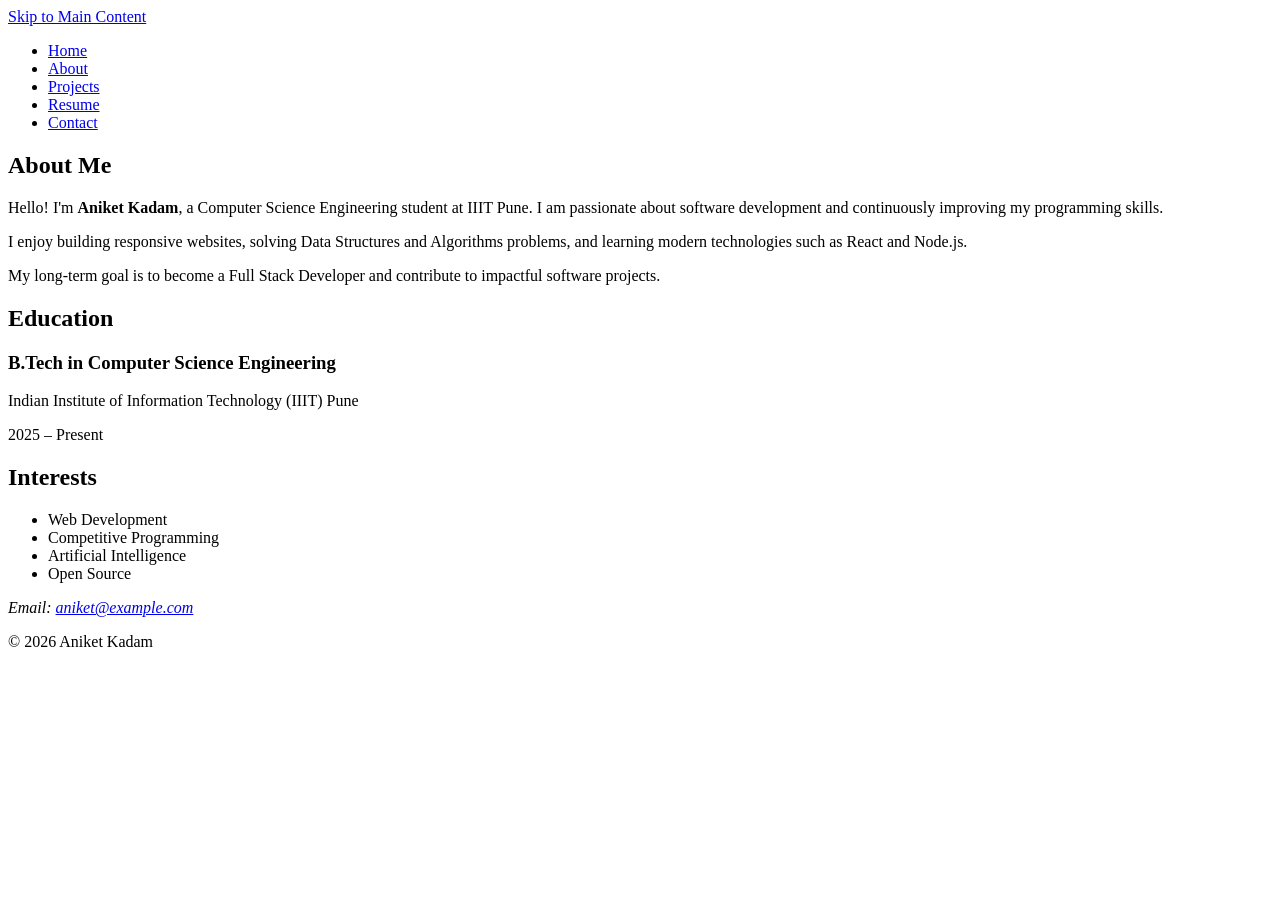
==== about.html @ 36141d14 "Initial commit" ====
<!DOCTYPE html>
<html lang="en">

<head>
    <meta charset="UTF-8">
    <meta name="viewport" content="width=device-width, initial-scale=1.0">

    <title>Aniket Kadam | Portfolio</title>

    <meta name="description" content="Portfolio of Aniket Kadam, Computer Science Engineering student at IIIT Pune.">

    <meta name="keywords" content="Portfolio, HTML, CSS, JavaScript, IIIT Pune">

    <meta name="author" content="Aniket Kadam">

</head>

<body>

    <a href="#main-content" class="skip-link">
        Skip to Main Content
    </a>

    <header>
        <nav aria-label="Primary Navigation">

            <ul>

                <li><a href="index.html">Home</a></li>

                <li><a href="about.html">About</a></li>

                <li><a href="projects.html">Projects</a></li>

                <li><a href="resume.html">Resume</a></li>

                <li><a href="contact.html">Contact</a></li>

            </ul>

        </nav>

    </header>

    <main id="main-content">

    <section>

        <h2>About Me</h2>

        <p>
            Hello! I'm <strong>Aniket Kadam</strong>, a Computer Science Engineering student at IIIT Pune.
            I am passionate about software development and continuously improving my programming skills.
        </p>

        <p>
            I enjoy building responsive websites, solving Data Structures and Algorithms problems,
            and learning modern technologies such as React and Node.js.
        </p>

        <p>
            My long-term goal is to become a Full Stack Developer and contribute to impactful software
            projects.
        </p>

    </section>

    <section>

        <h2>Education</h2>

        <article>

            <h3>B.Tech in Computer Science Engineering</h3>

            <p>Indian Institute of Information Technology (IIIT) Pune</p>

            <p>2025 – Present</p>

        </article>

    </section>

    <section>

        <h2>Interests</h2>

        <ul>

            <li>Web Development</li>

            <li>Competitive Programming</li>

            <li>Artificial Intelligence</li>

            <li>Open Source</li>

        </ul>

    </section>

</main>

    <footer>

        <address>

            Email:
            <a href="mailto:aniket@example.com">
                aniket@example.com
            </a>

        </address>

        <p>

            © 2026 Aniket Kadam

        </p>

    </footer>

</body>

</html>
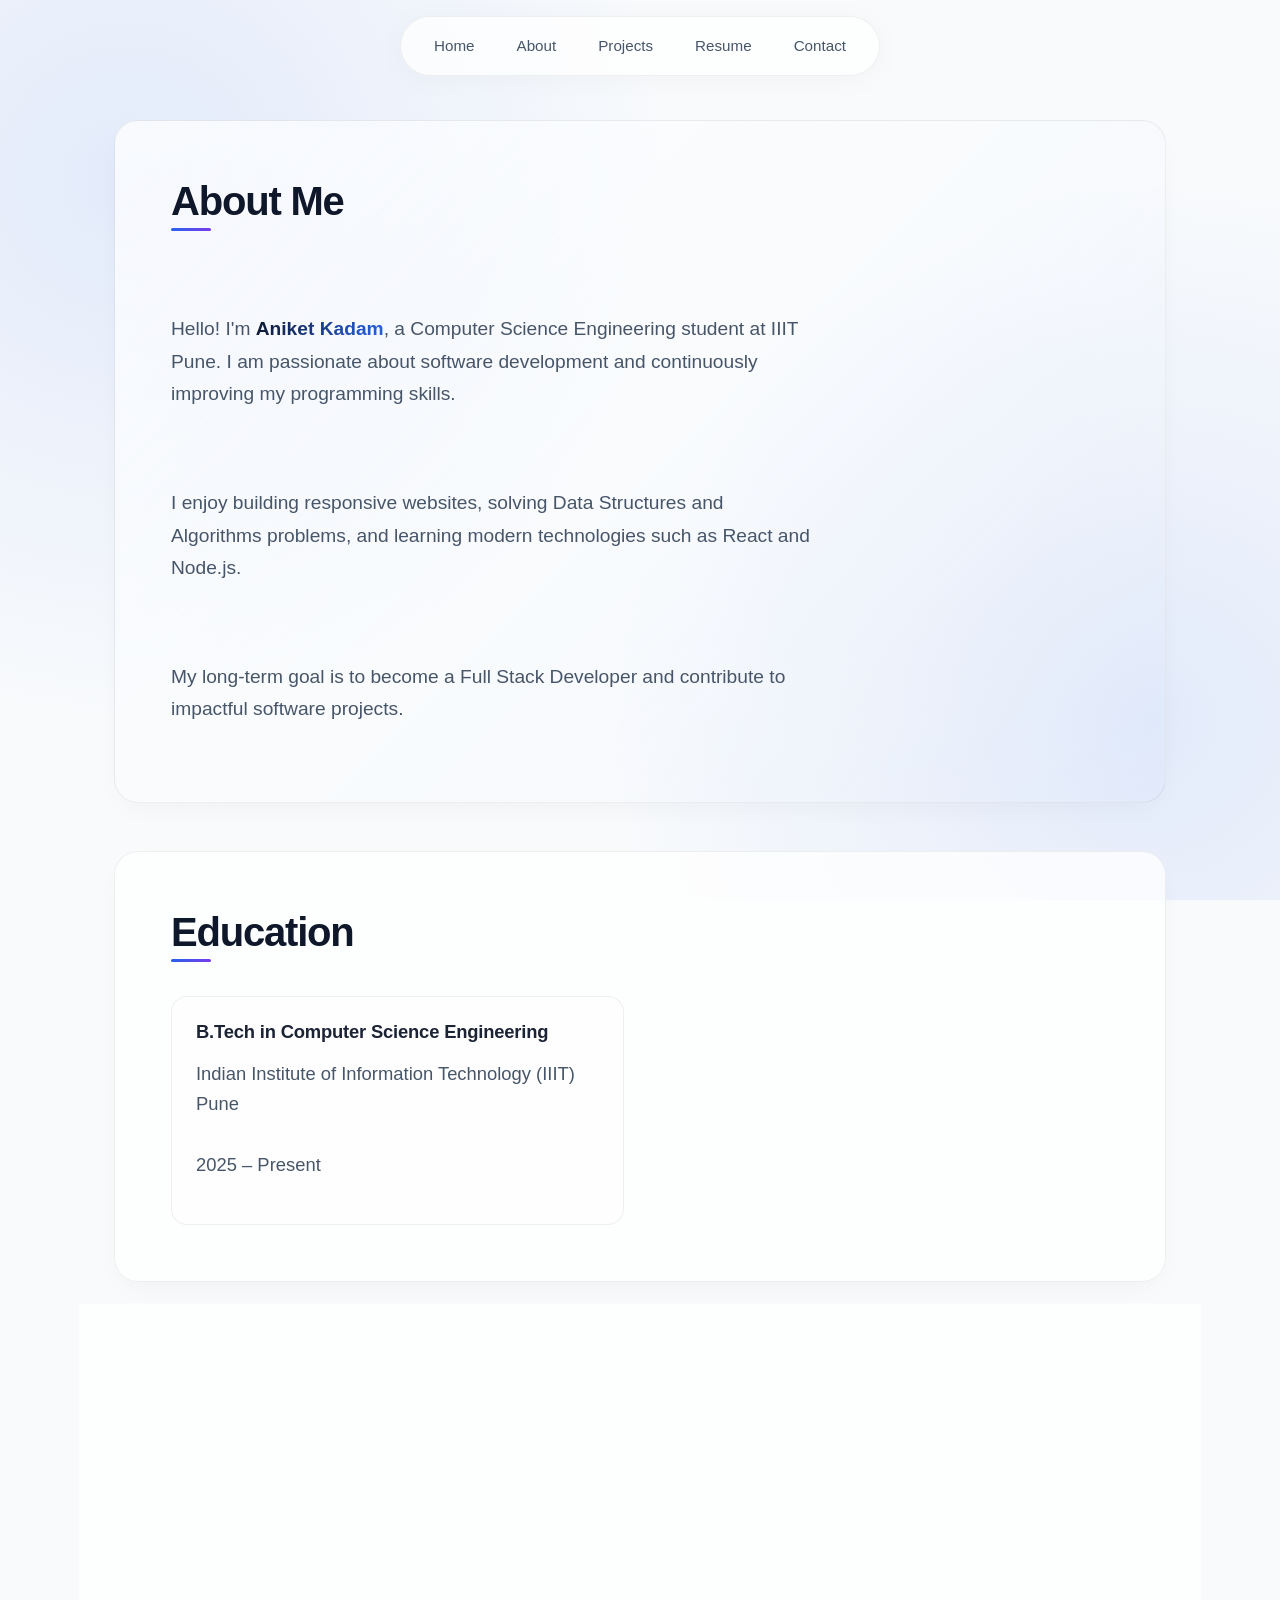
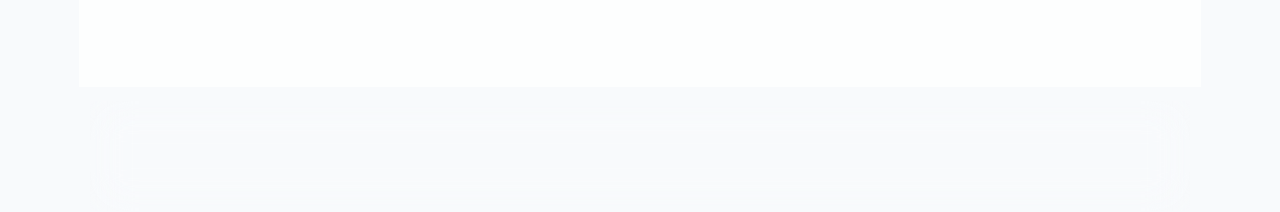
==== commit d61c18b4: "css added" ====
--- a/about.html
+++ b/about.html
@@ -12,6 +12,7 @@
     <meta name="keywords" content="Portfolio, HTML, CSS, JavaScript, IIIT Pune">
 
     <meta name="author" content="Aniket Kadam">
+    <link rel="stylesheet" href="css/style.css">
 
 </head>
 
@@ -42,9 +43,9 @@
 
     </header>
 
-    <main id="main-content">
+    <main id="main-content" class="container">
 
-    <section>
+    <section class="card">
 
         <h2>About Me</h2>
 
@@ -65,11 +66,11 @@
 
     </section>
 
-    <section>
+    <section class="card">
 
         <h2>Education</h2>
 
-        <article>
+        <article class="project-card">
 
             <h3>B.Tech in Computer Science Engineering</h3>
 
@@ -81,7 +82,7 @@
 
     </section>
 
-    <section>
+    <section class="card">
 
         <h2>Interests</h2>
 
--- a/css/style.css
+++ b/css/style.css
@@ -0,0 +1,863 @@
+/* ==========================================================================
+   DESIGN SYSTEM & VARIABLES
+   ========================================================================== */
+
+:root {
+    /* Color Palette - Dark Theme (Default) */
+    --bg-main: #0a0a0c;
+    --bg-surface: rgba(18, 18, 22, 0.7);
+    --bg-surface-hover: rgba(26, 26, 32, 0.8);
+    --border-color: rgba(255, 255, 255, 0.08);
+    --border-hover: rgba(255, 255, 255, 0.16);
+    
+    --primary: #ffffff;
+    --secondary: #a1a1aa;
+    --accent: #3b82f6;
+    --accent-glow: rgba(59, 130, 246, 0.15);
+    --accent-gradient: linear-gradient(135deg, #3b82f6 0%, #8b5cf6 100%);
+    --text-primary: #f4f4f5;
+    --text-secondary: #a1a1aa;
+    --text-muted: #71717a;
+    
+    --card-shadow: 0 10px 30px -10px rgba(0, 0, 0, 0.7);
+    --nav-shadow: 0 4px 30px rgba(0, 0, 0, 0.4);
+    --glass-blur: blur(16px);
+
+    /* System Tokens */
+    --success: #10b981;
+    --warning: #f59e0b;
+    --danger: #ef4444;
+    --radius-sm: 8px;
+    --radius-md: 16px;
+    --radius-lg: 24px;
+    --radius-full: 9999px;
+    --transition-smooth: 300ms cubic-bezier(0.4, 0, 0.2, 1);
+    --transition-fast: 150ms cubic-bezier(0.4, 0, 0.2, 1);
+    
+    /* Responsive Typography Scale */
+    --font-size-base: clamp(0.95rem, 0.2vw + 0.9rem, 1.1rem);
+    --font-size-h1: clamp(2.2rem, 5vw + 1rem, 4rem);
+    --font-size-h2: clamp(1.6rem, 3vw + 1rem, 2.5rem);
+    --font-size-h3: clamp(1.25rem, 1.5vw + 1rem, 1.75rem);
+    --font-size-body: clamp(1rem, 0.5vw + 0.9rem, 1.15rem);
+}
+
+@media (prefers-color-scheme: light) {
+    :root {
+        /* Color Palette - Light Theme */
+        --bg-main: #f8fafc;
+        --bg-surface: rgba(255, 255, 255, 0.75);
+        --bg-surface-hover: rgba(255, 255, 255, 0.9);
+        --border-color: rgba(0, 0, 0, 0.06);
+        --border-hover: rgba(0, 0, 0, 0.12);
+        
+        --primary: #0f172a;
+        --secondary: #475569;
+        --accent: #2563eb;
+        --accent-glow: rgba(37, 99, 235, 0.1);
+        --accent-gradient: linear-gradient(135deg, #2563eb 0%, #7c3aed 100%);
+        --text-primary: #0f172a;
+        --text-secondary: #475569;
+        --text-muted: #94a3b8;
+        
+        --card-shadow: 0 10px 30px -10px rgba(0, 0, 0, 0.05);
+        --nav-shadow: 0 4px 30px rgba(0, 0, 0, 0.03);
+        --glass-blur: blur(20px);
+    }
+}
+
+/* ==========================================================================
+   RESET & BASE STYLES
+   ========================================================================== */
+
+*, *::before, *::after {
+    box-sizing: border-box;
+    margin: 0;
+    padding: 0;
+}
+
+html {
+    scroll-behavior: smooth;
+    font-size: 16px;
+    background-color: var(--bg-main);
+    color: var(--text-primary);
+    -webkit-font-smoothing: antialiased;
+    -moz-osx-font-smoothing: grayscale;
+}
+
+body {
+    font-family: -apple-system, BlinkMacSystemFont, "Segoe UI", Roboto, Helvetica, Arial, sans-serif;
+    font-size: var(--font-size-body);
+    line-height: 1.6;
+    overflow-x: hidden;
+    min-height: 100vh;
+    display: flex;
+    flex-direction: column;
+    background-image: 
+        radial-gradient(circle at 10% 20%, var(--accent-glow) 0%, transparent 40%),
+        radial-gradient(circle at 90% 80%, var(--accent-glow) 0%, transparent 40%);
+    background-attachment: fixed;
+}
+
+/* Accessibility Skip Link */
+.skip-link {
+    position: absolute;
+    top: -100px;
+    left: 20px;
+    background: var(--accent-gradient);
+    color: #ffffff;
+    padding: 12px 24px;
+    border-radius: var(--radius-sm);
+    z-index: 9999;
+    text-decoration: none;
+    font-weight: 600;
+    transition: top var(--transition-fast);
+}
+
+.skip-link:focus-visible {
+    top: 20px;
+    outline: 3px solid var(--primary);
+    outline-offset: 2px;
+}
+
+/* Custom Scrollbar */
+::-webkit-scrollbar {
+    width: 10px;
+}
+::-webkit-scrollbar-track {
+    background: var(--bg-main);
+}
+::-webkit-scrollbar-thumb {
+    background: var(--border-hover);
+    border-radius: var(--radius-full);
+    border: 2px solid var(--bg-main);
+}
+::-webkit-scrollbar-thumb:hover {
+    background: var(--text-muted);
+}
+
+::selection {
+    background: var(--accent);
+    color: #ffffff;
+}
+
+/* ==========================================================================
+   TYPOGRAPHY & HEADINGS
+   ========================================================================== */
+
+h1, h2, h3, h4 {
+    color: var(--primary);
+    font-weight: 700;
+    letter-spacing: -0.03em;
+    line-height: 1.2;
+}
+
+h2 {
+    font-size: var(--font-size-h2);
+    margin-bottom: 2rem;
+    position: relative;
+    display: inline-block;
+}
+
+h2::after {
+    content: '';
+    position: absolute;
+    left: 0;
+    bottom: -6px;
+    width: 40px;
+    height: 3px;
+    background: var(--accent-gradient);
+    border-radius: var(--radius-full);
+    transition: width var(--transition-smooth);
+}
+
+.card:hover h2::after {
+    width: 70px;
+}
+
+h3 {
+    font-size: var(--font-size-h3);
+    margin-bottom: 1rem;
+    letter-spacing: -0.02em;
+}
+
+h4 {
+    font-size: 1.15rem;
+    color: var(--text-primary);
+    margin: 1.5rem 0 0.75rem 0;
+    text-transform: uppercase;
+    letter-spacing: 0.05em;
+}
+
+p {
+    color: var(--text-secondary);
+    margin-bottom: 1.25rem;
+}
+
+p strong {
+    color: var(--primary);
+    font-weight: 600;
+}
+
+/* ==========================================================================
+   LAYOUT CONTAINER
+   ========================================================================== */
+
+.container {
+    width: 100%;
+    max-width: 1100px;
+    margin: 0 auto;
+    padding: 120px 24px 60px 24px;
+    flex: 1;
+    display: flex;
+    flex-direction: column;
+    gap: 3rem;
+    animation: fadeIn 800ms cubic-bezier(0.16, 1, 0.3, 1) forwards;
+}
+
+/* ==========================================================================
+   HEADER & AUTOMATIC NAV HIGHLIGHT
+   ========================================================================== */
+
+header {
+    position: fixed;
+    top: 0;
+    left: 0;
+    width: 100%;
+    z-index: 1000;
+    padding: 16px 24px;
+    display: flex;
+    justify-content: center;
+    animation: navReveal 600ms cubic-bezier(0.16, 1, 0.3, 1) forwards;
+}
+
+nav[aria-label="Primary Navigation"] {
+    background: var(--bg-surface);
+    backdrop-filter: var(--glass-blur);
+    -webkit-backdrop-filter: var(--glass-blur);
+    border: 1px solid var(--border-color);
+    padding: 8px 16px;
+    border-radius: var(--radius-full);
+    box-shadow: var(--nav-shadow);
+    max-width: 100%;
+    transition: border-color var(--transition-smooth), box-shadow var(--transition-smooth);
+}
+
+nav[aria-label="Primary Navigation"]:hover {
+    border-color: var(--border-hover);
+    box-shadow: 0 10px 40px -10px rgba(0, 0, 0, 0.5);
+}
+
+nav[aria-label="Primary Navigation"] ul {
+    display: flex;
+    list-style: none;
+    align-items: center;
+    gap: 8px;
+}
+
+nav[aria-label="Primary Navigation"] a {
+    color: var(--text-secondary);
+    text-decoration: none;
+    font-size: 0.95rem;
+    font-weight: 500;
+    padding: 8px 16px;
+    border: 1px solid transparent;
+    border-radius: var(--radius-full);
+    display: inline-block;
+    position: relative;
+    transition: color var(--transition-fast), background var(--transition-fast), border-color var(--transition-fast), transform var(--transition-fast);
+}
+
+nav[aria-label="Primary Navigation"] a:hover {
+    color: var(--primary);
+    background: rgba(255, 255, 255, 0.05);
+    border-color: var(--border-color);
+    transform: translateY(-1px);
+}
+
+/* Page Specific Active Styling Matcher (Bina JavaScript ke URL path detect karta hai) */
+html:not(:has(main section .project-card)):not(:has(main section h2:text-match("About"))):not(:has(form)):not(:has(a[download])) nav[aria-label="Primary Navigation"] a[href="index.html"],
+html:has(main section h2:text-match("About Me")) nav[aria-label="Primary Navigation"] a[href="about.html"],
+html:has(main section .project-card h4) nav[aria-label="Primary Navigation"] a[href="projects.html"],
+html:has(a[download]) nav[aria-label="Primary Navigation"] a[href="resume.html"],
+html:has(form) nav[aria-label="Primary Navigation"] a[href="contact.html"],
+/* Fallback matching by strict structural context */
+html:has(figure) nav[aria-label="Primary Navigation"] a[href="index.html"] {
+    color: #ffffff !important;
+    background: rgba(59, 130, 246, 0.15) !important;
+    border-color: var(--accent) !important;
+    box-shadow: 0 0 12px var(--accent-glow);
+}
+
+@media (prefers-color-scheme: light) {
+    html:not(:has(main section .project-card)):not(:has(main section h2:text-match("About"))):not(:has(form)):not(:has(a[download])) nav[aria-label="Primary Navigation"] a[href="index.html"],
+    html:has(main section h2:text-match("About Me")) nav[aria-label="Primary Navigation"] a[href="about.html"],
+    html:has(main section .project-card h4) nav[aria-label="Primary Navigation"] a[href="projects.html"],
+    html:has(a[download]) nav[aria-label="Primary Navigation"] a[href="resume.html"],
+    html:has(form) nav[aria-label="Primary Navigation"] a[href="contact.html"],
+    html:has(figure) nav[aria-label="Primary Navigation"] a[href="index.html"] {
+        color: var(--accent) !important;
+        background: rgba(37, 99, 235, 0.08) !important;
+        border-color: var(--accent) !important;
+    }
+}
+
+/* ==========================================================================
+   PREMIUM CARDS (SECTIONS) & LAYOUT
+   ========================================================================== */
+
+.card {
+    background: var(--bg-surface);
+    backdrop-filter: var(--glass-blur);
+    -webkit-backdrop-filter: var(--glass-blur);
+    border: 1px solid var(--border-color);
+    border-radius: var(--radius-lg);
+    padding: clamp(2rem, 5vw, 3.5rem);
+    box-shadow: var(--card-shadow);
+    position: relative;
+    overflow: hidden;
+    isolation: isolate;
+    transition: transform var(--transition-smooth), border-color var(--transition-smooth), box-shadow var(--transition-smooth);
+}
+
+.card:hover {
+    transform: translateY(-4px);
+    border-color: var(--border-hover);
+    box-shadow: 0 20px 40px -15px rgba(0, 0, 0, 0.6);
+}
+
+/* ==========================================================================
+   HOME PAGE (WELCOME / HERO SECTION DESIGN)
+   ========================================================================== */
+
+#main-content > .card:first-of-type {
+    display: flex;
+    flex-direction: column;
+    align-items: center;
+    text-align: center;
+    gap: 2rem;
+    background: linear-gradient(135deg, var(--bg-surface) 0%, rgba(59, 130, 246, 0.02) 100%);
+    position: relative;
+    width: 100%;
+}
+
+#main-content > .card:first-of-type p {
+    max-width: 720px;
+    margin-left: auto;
+    margin-right: auto;
+    font-size: clamp(1.05rem, 0.4vw + 1rem, 1.2rem);
+    line-height: 1.7;
+}
+
+#main-content > .card:first-of-type p strong {
+    color: var(--primary);
+    background: linear-gradient(120deg, var(--primary) 0%, var(--accent) 100%);
+    -webkit-background-clip: text;
+    -webkit-text-fill-color: transparent;
+    font-weight: 800;
+}
+
+/* Profile Image Styling */
+figure {
+    justify-self: center;
+    position: relative;
+    display: flex;
+    flex-direction: column;
+    align-items: center;
+    gap: 1rem;
+}
+
+figure img {
+    border-radius: var(--radius-full);
+    width: 200px;
+    height: 200px;
+    object-fit: cover;
+    border: 4px solid var(--bg-surface);
+    box-shadow: 0 0 0 2px var(--border-color), 0 20px 40px -10px rgba(0, 0, 0, 0.5);
+    transition: transform var(--transition-smooth), border-color var(--transition-smooth), box-shadow var(--transition-smooth);
+    animation: float 6s ease-in-out infinite;
+}
+
+figure:hover img {
+    transform: scale(1.05) rotate(2deg);
+    border-color: var(--primary);
+    box-shadow: 0 0 25px 5px var(--accent-glow), 0 25px 5px -10px rgba(0, 0, 0, 0.6);
+}
+
+figcaption {
+    font-size: 0.85rem;
+    text-transform: uppercase;
+    letter-spacing: 0.15em;
+    /* color: var(--accent); */
+    color: var(--primary);
+    background: linear-gradient(120deg, var(--primary) 0%, var(--accent) 100%);
+    -webkit-background-clip: text;
+    -webkit-text-fill-color: transparent;
+    
+    font-weight: 600;
+    margin-left: 37px;
+}
+
+/* ==========================================================================
+   PROJECTS SECTION (GRID & ALIGNMENT REPAIR)
+   ========================================================================== */
+
+main#main-content .card:has(.project-card) {
+    display: flex;
+    flex-direction: column;
+    gap: 2rem;
+    width: 100%;
+}
+
+main#main-content .card:has(.project-card) h2 {
+    width: 100%;
+    display: block;
+    margin-bottom: 0.5rem;
+}
+
+.project-card {
+    background: rgba(255, 255, 255, 0.015);
+    border: 1px solid var(--border-color);
+    border-radius: var(--radius-md);
+    padding: 2rem;
+    display: flex;
+    flex-direction: column;
+    gap: 1rem;
+    width: 100%;
+    box-sizing: border-box;
+    transition: transform var(--transition-smooth), border-color var(--transition-smooth), box-shadow var(--transition-smooth);
+}
+
+.project-card:hover {
+    background: rgba(255, 255, 255, 0.04);
+    border-color: var(--accent);
+    transform: translateY(-2px);
+}
+
+@media (prefers-color-scheme: light) {
+    .project-card {
+        background: rgba(0, 0, 0, 0.01);
+    }
+}
+
+/* Amazon Clone features list formatting inside container */
+.project-card h4 {
+    font-size: 0.95rem;
+    text-transform: uppercase;
+    letter-spacing: 0.05em;
+    color: var(--primary);
+    margin: 1.2rem 0 0.2rem 0;
+}
+
+.project-card ul {
+    list-style: none !important;
+    display: flex !important;
+    flex-direction: column !important;
+    flex-wrap: nowrap !important;
+    gap: 0.6rem !important;
+    padding-left: 0 !important;
+    margin-top: 0.4rem !important;
+}
+
+.project-card ul li {
+    position: relative !important;
+    padding-left: 24px !important;
+    font-size: 0.95rem !important;
+    color: var(--text-secondary) !important;
+    background: transparent !important;
+    border: none !important;
+    padding-top: 0 !important;
+    padding-bottom: 0 !important;
+    border-radius: 0 !important;
+    transform: none !important;
+    display: list-item !important;
+}
+
+.project-card ul li::before {
+    content: "✓" !important;
+    position: absolute !important;
+    left: 0 !important;
+    color: var(--accent) !important;
+    font-weight: bold !important;
+}
+
+.project-card p:has(strong) {
+    font-size: 0.9rem;
+    color: var(--text-muted);
+    border-top: 1px solid var(--border-color);
+    padding-top: 1rem;
+    margin-top: auto;
+}
+
+.project-card p strong {
+    color: var(--accent);
+    font-weight: 600;
+}
+
+/* ==========================================================================
+   SKILLS GRID & OTHER SUB-PAGES LISTS
+   ========================================================================== */
+
+.card:has(.project-card:not(h4)) {
+    display: grid;
+    grid-template-columns: 1fr;
+    gap: 2rem;
+}
+
+/* Technical Skill Badges (index.html & resume.html lists) */
+.card:not(:has(h4)) .project-card ul,
+.card:has(h2:text-match("Technical Skills")) ul {
+    list-style: none;
+    display: flex;
+    flex-wrap: wrap;
+    gap: 8px;
+    margin-top: 1rem;
+}
+
+.card:not(:has(h4)) .project-card ul li,
+.card:has(h2:text-match("Technical Skills")) ul li {
+    font-size: 0.85rem;
+    font-weight: 500;
+    padding: 6px 14px;
+    background: var(--bg-main);
+    border: 1px solid var(--border-color);
+    border-radius: var(--radius-full);
+    color: var(--text-secondary);
+}
+
+/* Standard Lists (Interests, Achievements) */
+.card > ul:not(:has(li:before)) {
+    list-style: none;
+    display: grid;
+    grid-template-columns: 1fr;
+    gap: 1rem;
+}
+
+.card > ul:not(:has(.project-card)) li {
+    position: relative;
+    padding-left: 28px;
+    color: var(--text-secondary);
+    transition: color var(--transition-fast), transform var(--transition-fast);
+}
+
+.card > ul:not(:has(.project-card)) li::before {
+    content: "→";
+    position: absolute;
+    left: 0;
+    color: var(--accent);
+    font-weight: bold;
+}
+
+.card > ul:not(:has(.project-card)) li:hover {
+    color: var(--primary);
+    transform: translateX(4px);
+}
+
+/* ==========================================================================
+   ASIDE QUICK FACTS
+   ========================================================================== */
+
+aside {
+    background: linear-gradient(135deg, rgba(59, 130, 246, 0.05) 0%, rgba(139, 92, 246, 0.05) 100%);
+    border: 1px solid var(--border-color);
+    border-radius: var(--radius-lg);
+    padding: 2rem;
+    box-shadow: var(--card-shadow);
+}
+
+aside h2 {
+    font-size: 1.5rem;
+    margin-bottom: 1.5rem;
+}
+
+aside ul {
+    list-style: none;
+    display: flex;
+    flex-direction: column;
+    gap: 12px;
+}
+
+aside li {
+    font-size: 0.95rem;
+    color: var(--text-secondary);
+    display: flex;
+    align-items: center;
+    gap: 10px;
+}
+
+aside li::before {
+    content: "";
+    display: inline-block;
+    width: 6px;
+    height: 6px;
+    background: var(--accent);
+    border-radius: var(--radius-full);
+}
+
+/* ==========================================================================
+   BUTTONS & LINKS
+   ========================================================================== */
+
+a[download] {
+    display: inline-flex;
+    align-items: center;
+    justify-content: center;
+    padding: 14px 28px;
+    background: var(--accent-gradient);
+    color: #ffffff !important;
+    font-weight: 600;
+    text-decoration: none;
+    border-radius: var(--radius-md);
+    box-shadow: 0 4px 15px var(--accent-glow);
+    transition: transform var(--transition-fast), box-shadow var(--transition-fast), filter var(--transition-fast);
+    cursor: pointer;
+}
+
+a[download]:hover {
+    transform: translateY(-2px);
+    box-shadow: 0 8px 25px var(--accent-glow);
+    filter: brightness(1.1);
+}
+
+a[download]:active {
+    transform: translateY(1px);
+}
+
+/* ==========================================================================
+   FORMS & INPUTS
+   ========================================================================== */
+
+form {
+    display: flex;
+    flex-direction: column;
+    gap: 1.5rem;
+    margin-top: 1rem;
+}
+
+form p {
+    margin-bottom: 0;
+}
+
+form label {
+    font-size: 0.9rem;
+    font-weight: 600;
+    color: var(--text-primary);
+    letter-spacing: 0.02em;
+}
+
+form input[type="text"],
+form input[type="email"],
+form textarea {
+    width: 100%;
+    padding: 14px 16px;
+    background: rgba(0, 0, 0, 0.2);
+    border: 1px solid var(--border-color);
+    border-radius: var(--radius-sm);
+    color: var(--text-primary);
+    font-family: inherit;
+    font-size: 1rem;
+    margin-top: 0.5rem;
+    transition: border-color var(--transition-fast), box-shadow var(--transition-fast);
+}
+
+@media (prefers-color-scheme: light) {
+    form input[type="text"], form input[type="email"], form textarea {
+        background: rgba(255, 255, 255, 0.8);
+    }
+}
+
+form input:focus, form textarea:focus {
+    outline: none;
+    border-color: var(--accent);
+    box-shadow: 0 0 0 4px var(--accent-glow);
+}
+
+form button[type="submit"] {
+    align-self: flex-start;
+    padding: 14px 32px;
+    background: var(--primary);
+    color: var(--bg-main);
+    border: none;
+    border-radius: var(--radius-sm);
+    font-size: 1rem;
+    font-weight: 600;
+    cursor: pointer;
+    transition: transform var(--transition-fast), opacity var(--transition-fast);
+}
+
+form button[type="submit"]:hover {
+    transform: translateY(-2px);
+    opacity: 0.9;
+}
+
+/* ==========================================================================
+   FOOTER SECTION
+   ========================================================================= */
+
+footer {
+    margin-top: auto;
+    border-top: 1px solid var(--border-color);
+    background: rgba(10, 10, 12, 0.4);
+    backdrop-filter: var(--glass-blur);
+    -webkit-backdrop-filter: var(--glass-blur);
+    padding: 40px 24px;
+    display: flex;
+    flex-direction: column;
+    align-items: center;
+    gap: 1.5rem;
+    text-align: center;
+}
+
+footer address {
+    font-style: normal;
+    color: var(--text-secondary);
+}
+
+footer a, .card a {
+    color: var(--accent);
+    text-decoration: none;
+    font-weight: 500;
+    transition: color var(--transition-fast);
+}
+
+footer a:hover, .card a:hover {
+    color: var(--primary);
+}
+
+footer p {
+    font-size: 0.9rem;
+    color: var(--text-muted);
+    margin-bottom: 0;
+}
+
+/* ==========================================================================
+   ANIMATIONS & RESPONSIVE MEDIA QUERIES
+   ========================================================================== */
+
+@keyframes fadeIn {
+    from { opacity: 0; transform: translateY(20px); }
+    to { opacity: 1; transform: translateY(0); }
+}
+
+@keyframes navReveal {
+    from { opacity: 0; transform: translateY(-20px); }
+    to { opacity: 1; transform: translateY(0); }
+}
+
+@keyframes float {
+    0%, 100% { transform: translateY(0px); }
+    50% { transform: translateY(-10px); }
+}
+
+/* Responsive Adaptive Grids Layouts */
+@media (min-width: 768px) {
+    /* Home page split grid matrix */
+    #main-content > .card:first-of-type {
+        display: grid;
+        grid-template-columns: 1fr 240px;
+        text-align: left;
+        align-items: center;
+        gap: 3.5rem;
+    }
+    #main-content > .card:first-of-type h2,
+    #main-content > .card:first-of-type p {
+        grid-column: 1;
+        margin-left: 0;
+        margin-right: 0;
+    }
+    #main-content > .card:first-of-type figure {
+        grid-column: 2;
+        grid-row: 1 / 4;
+        justify-self: center;
+    }
+
+    /* Projects grid multi-column columns repair */
+    main#main-content .card:has(.project-card) {
+        display: grid;
+        grid-template-columns: repeat(2, 1fr);
+        align-items: stretch;
+        gap: 2rem;
+    }
+    main#main-content .card:has(.project-card) h2 {
+        grid-column: 1 / -1;
+    }
+    
+    /* Skills grid alignment split */
+    .card:has(.project-card:not(h4)) {
+        grid-template-columns: repeat(3, 1fr);
+    }
+    .card:has(.project-card:not(h4)) h2 {
+        grid-column: 1 / -1;
+    }
+
+    footer {
+        flex-direction: row;
+        justify-content: space-between;
+        max-width: 1100px;
+        margin-left: auto;
+        margin-right: auto;
+        width: 100%;
+        background: transparent;
+    }
+}
+/* ==========================================================================
+   INDEX SITEMAP SKILLS COMPACT REFACTOR
+   ========================================================================== */
+
+/* Target only the skills section card to balance typography scales */
+.card:has(.project-card:not(h4)) {
+    gap: 1.5rem;
+}
+
+/* Make skills grid item categories tightly bounded and clean */
+.card:has(.project-card:not(h4)) .project-card {
+    padding: 1.5rem;
+    background: rgba(255, 255, 255, 0.015);
+    border-radius: var(--radius-md);
+    display: flex;
+    flex-direction: column;
+    gap: 0.75rem;
+}
+
+/* Shrink the size of individual skill headings (Frontend, Programming, Tools) */
+.card:has(.project-card:not(h4)) .project-card h3 {
+    font-size: 1.15rem;
+    font-weight: 600;
+    letter-spacing: -0.01em;
+    color: var(--primary);
+    margin-bottom: 0.25rem;
+    opacity: 0.95;
+}
+
+/* Shrink global badge sizing metrics for specific clean minimal skills view */
+.card:not(:has(h4)) .project-card ul li,
+main#main-content .card:has(article.project-card:not(:has(h4))) ul li {
+    font-size: 0.8rem !important; /* Decreased font size for compact premium look */
+    font-weight: 500;
+    padding: 4px 10px !important; /* Tighter structural padding gap */
+    background: rgba(255, 255, 255, 0.03) !important;
+    border: 1px solid rgba(255, 255, 255, 0.05) !important;
+    color: var(--text-secondary);
+    border-radius: var(--radius-sm) !important; /* Sleek rectangular radius instead of big pills */
+    letter-spacing: 0.01em;
+    transition: all var(--transition-fast) !important;
+}
+
+/* Elegant light theme adaptation for minimal tech tokens */
+@media (prefers-color-scheme: light) {
+    .card:not(:has(h4)) .project-card ul li,
+    main#main-content .card:has(article.project-card:not(:has(h4))) ul li {
+        background: rgba(0, 0, 0, 0.03) !important;
+        border: 1px solid rgba(0, 0, 0, 0.04) !important;
+    }
+}
+
+/* Interactive feedback loop for hover actions */
+.card:not(:has(h4)) .project-card ul li:hover,
+main#main-content .card:has(article.project-card:not(:has(h4))) ul li:hover {
+    color: var(--primary) !important;
+    background: rgba(59, 130, 246, 0.1) !important;
+    border-color: var(--accent) !important;
+    transform: translateY(-1px) scale(1.02) !important;
+    box-shadow: 0 4px 12px rgba(59, 130, 246, 0.1);
+}
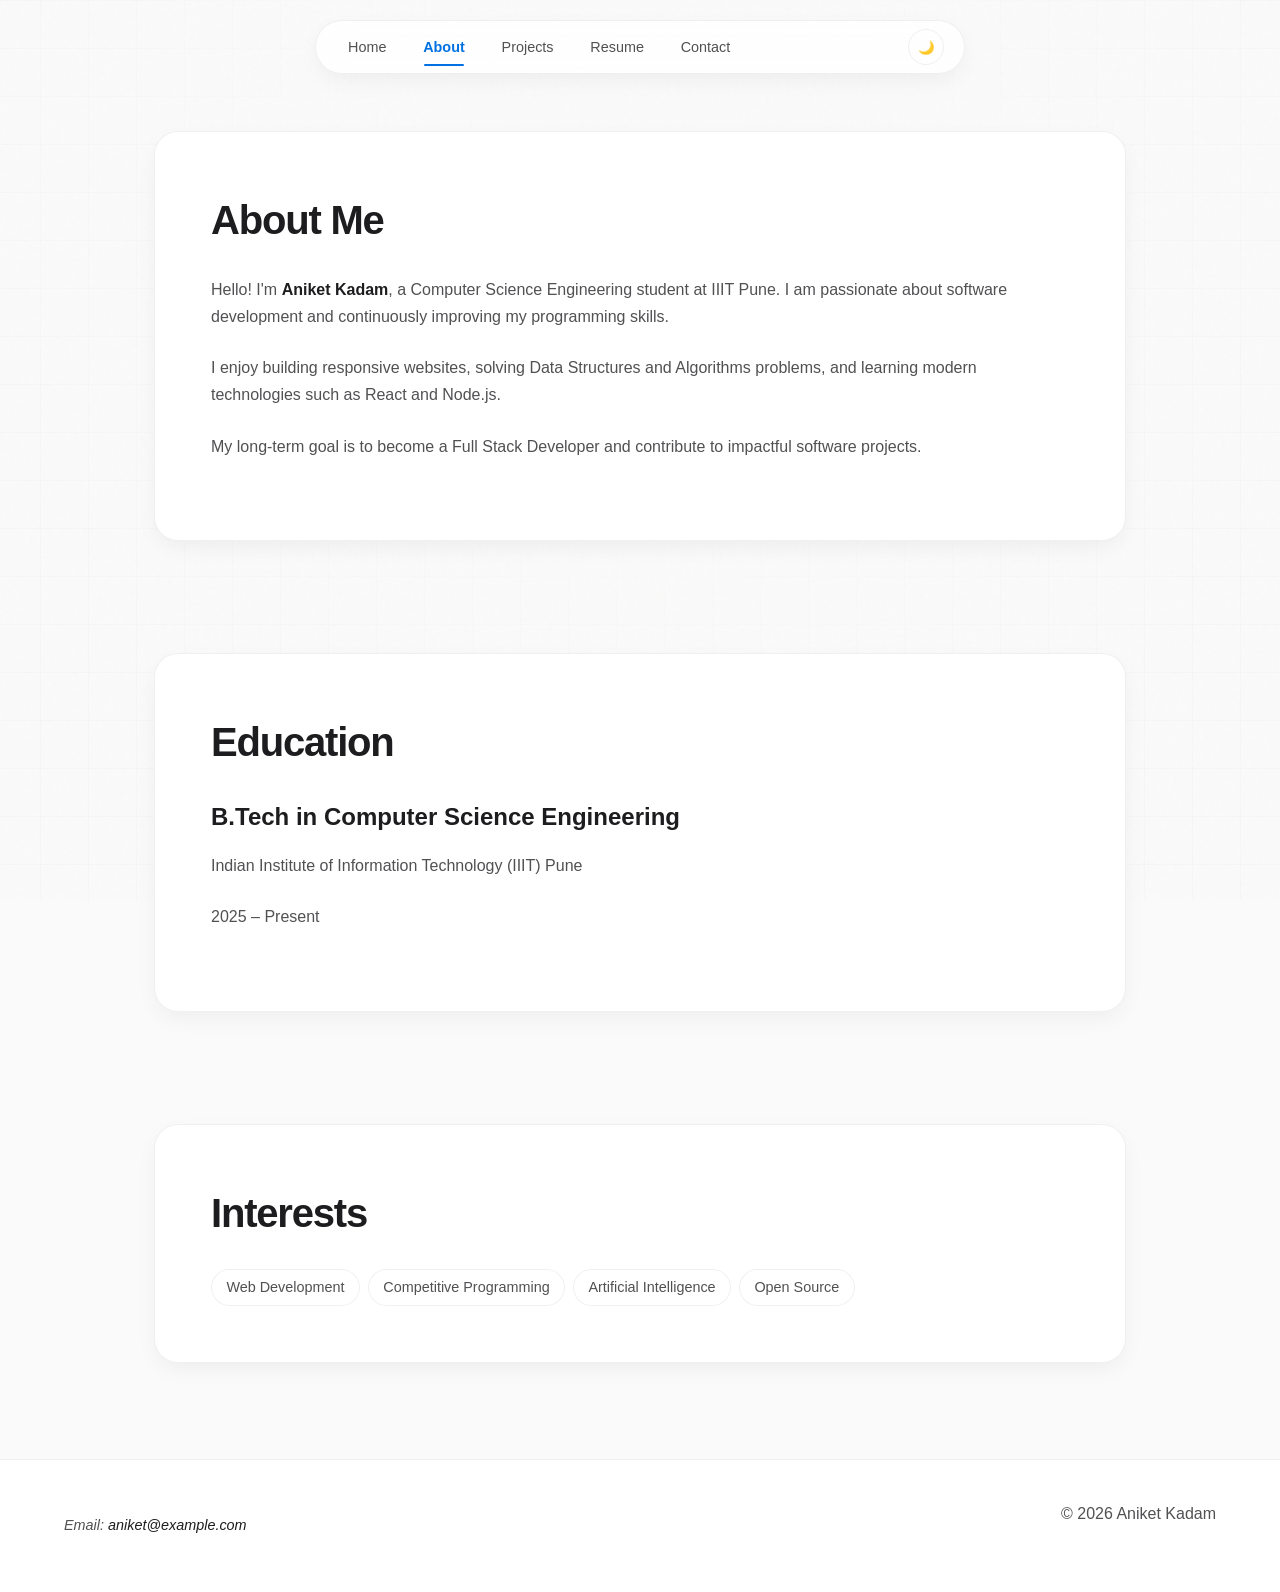
==== commit 7e59f9f7: "css added" ====
--- a/about.html
+++ b/about.html
@@ -5,7 +5,7 @@
     <meta charset="UTF-8">
     <meta name="viewport" content="width=device-width, initial-scale=1.0">
 
-    <title>Aniket Kadam | Portfolio</title>
+    <title>Aniket Kadam | About</title>
 
     <meta name="description" content="Portfolio of Aniket Kadam, Computer Science Engineering student at IIIT Pune.">
 
@@ -40,12 +40,18 @@
             </ul>
 
         </nav>
+        <button
+        class="theme-toggle-btn"
+        id="themeToggle"
+        aria-label="Toggle Theme">
+        🌙
+    </button>
 
     </header>
 
-    <main id="main-content" class="container">
+    <main id="main-content" class="about-page">
 
-    <section class="card">
+    <section  id="about-section" class="about">
 
         <h2>About Me</h2>
 
@@ -70,7 +76,7 @@
 
         <h2>Education</h2>
 
-        <article class="project-card">
+        <article  id="education-section" class="education">
 
             <h3>B.Tech in Computer Science Engineering</h3>
 
@@ -82,7 +88,7 @@
 
     </section>
 
-    <section class="card">
+    <section \id="interests-section" class="interests">
 
         <h2>Interests</h2>
 
@@ -120,6 +126,7 @@
         </p>
 
     </footer>
+<script src="scrpt.js"></script>
 
 </body>
 
--- a/css/style.css
+++ b/css/style.css
@@ -1,863 +1,798 @@
 /* ==========================================================================
-   DESIGN SYSTEM & VARIABLES
+   1. DESIGN SYSTEM VARIABLES & THEMES
    ========================================================================== */
 
 :root {
-    /* Color Palette - Dark Theme (Default) */
-    --bg-main: #0a0a0c;
-    --bg-surface: rgba(18, 18, 22, 0.7);
-    --bg-surface-hover: rgba(26, 26, 32, 0.8);
-    --border-color: rgba(255, 255, 255, 0.08);
-    --border-hover: rgba(255, 255, 255, 0.16);
+  /* Typography */
+  --font-sans: -apple-system, BlinkMacSystemFont, "SF Pro Display", "Segoe UI", Roboto, Helvetica, Arial, sans-serif;
+  
+  /* Layout Constants */
+  --radius-sm: 8px;
+  --radius-md: 16px;
+  --radius-lg: 24px;
+  --radius-pill: 9999px;
+  
+  /* Animation Timings */
+  --transition-smooth: cubic-bezier(0.16, 1, 0.3, 1);
+  --duration-fast: 200ms;
+  --duration-normal: 400ms;
+
+  /* PREMIUM DARK THEME (Default) */
+  --bg-app: #030303;
+  --bg-surface: rgba(18, 18, 20, 0.75);
+  --bg-card: rgba(22, 22, 24, 0.55);
+  
+  /* Reduced border opacity for a more refined look */
+  --border-color: rgba(255, 255, 255, 0.05);
+  --border-strong: rgba(255, 255, 255, 0.12);
+  
+  --text-primary: #f5f5f7;
+  --text-secondary: #a1a1a6;
+  --text-muted: #6e6e73;
+  
+  --primary: #2997ff;
+  --accent: #bf5af2;
+  --accent-glow: #2997ff;
+  
+  /* Softer shadows for elegance */
+  --shadow-soft: 0 8px 30px -4px rgba(0, 0, 0, 0.25);
+  --shadow-hover: 0 16px 40px -8px rgba(0, 0, 0, 0.4), 0 0 0 1px rgba(255, 255, 255, 0.03);
+}
+
+/* AUTOMATIC LIGHT THEME OVERRIDE */
+@media (prefers-color-scheme: light) {
+  :root {
+    --bg-app: #fafafa;
+    --bg-surface: rgba(255, 255, 255, 0.85);
+    --bg-card: rgba(255, 255, 255, 1);
     
-    --primary: #ffffff;
-    --secondary: #a1a1aa;
-    --accent: #3b82f6;
-    --accent-glow: rgba(59, 130, 246, 0.15);
-    --accent-gradient: linear-gradient(135deg, #3b82f6 0%, #8b5cf6 100%);
-    --text-primary: #f4f4f5;
-    --text-secondary: #a1a1aa;
-    --text-muted: #71717a;
+    --border-color: rgba(0, 0, 0, 0.06);
+    --border-strong: rgba(0, 0, 0, 0.12);
     
-    --card-shadow: 0 10px 30px -10px rgba(0, 0, 0, 0.7);
-    --nav-shadow: 0 4px 30px rgba(0, 0, 0, 0.4);
-    --glass-blur: blur(16px);
-
-    /* System Tokens */
-    --success: #10b981;
-    --warning: #f59e0b;
-    --danger: #ef4444;
-    --radius-sm: 8px;
-    --radius-md: 16px;
-    --radius-lg: 24px;
-    --radius-full: 9999px;
-    --transition-smooth: 300ms cubic-bezier(0.4, 0, 0.2, 1);
-    --transition-fast: 150ms cubic-bezier(0.4, 0, 0.2, 1);
+    --text-primary: #1d1d1f;
+    --text-secondary: #515154;
+    --text-muted: #86868b;
     
-    /* Responsive Typography Scale */
-    --font-size-base: clamp(0.95rem, 0.2vw + 0.9rem, 1.1rem);
-    --font-size-h1: clamp(2.2rem, 5vw + 1rem, 4rem);
-    --font-size-h2: clamp(1.6rem, 3vw + 1rem, 2.5rem);
-    --font-size-h3: clamp(1.25rem, 1.5vw + 1rem, 1.75rem);
-    --font-size-body: clamp(1rem, 0.5vw + 0.9rem, 1.15rem);
+    --primary: #0071e3;
+    --accent: #a200f1;
+    --accent-glow: #0071e3;
+    
+    --shadow-soft: 0 8px 24px -4px rgba(0, 0, 0, 0.06);
+    --shadow-hover: 0 12px 32px -6px rgba(0, 0, 0, 0.1), 0 0 0 1px rgba(0, 0, 0, 0.02);
+  }
+}
+
+/* MANUAL OVERRIDE (For JS toggles) */
+body.dark-theme {
+  --bg-app: #030303;
+  --bg-surface: rgba(18, 18, 20, 0.75);
+  --bg-card: rgba(22, 22, 24, 0.55);
+  --border-color: rgba(255, 255, 255, 0.05);
+  --border-strong: rgba(255, 255, 255, 0.12);
+  --text-primary: #f5f5f7;
+  --text-secondary: #a1a1a6;
+  --text-muted: #6e6e73;
+  --primary: #2997ff;
+  --accent: #bf5af2;
+  --accent-glow: #2997ff;
+  --shadow-soft: 0 8px 30px -4px rgba(0, 0, 0, 0.25);
+  --shadow-hover: 0 16px 40px -8px rgba(0, 0, 0, 0.4), 0 0 0 1px rgba(255, 255, 255, 0.03);
+}
+
+/* ==========================================================================
+   2. ROOT RESETS & ULTRA-SUBTLE PREMIUM BACKGROUND ENGINE
+   ========================================================================== */
+
+*, *::before, *::after {
+  box-sizing: border-box;
+  margin: 0;
+  padding: 0;
+}
+
+html {
+  font-family: var(--font-sans);
+  font-size: 16px;
+  line-height: 1.6;
+  scroll-behavior: smooth;
+  scroll-padding-top: 6rem;
+  -webkit-font-smoothing: antialiased;
+}
+
+body {
+  min-height: 100vh;
+  display: flex;
+  flex-direction: column;
+  background-color: var(--bg-app);
+  color: var(--text-primary);
+  position: relative;
+  isolation: isolate;
+}
+
+/* THIN, FADED GRID LINES (30-40% lower opacity & faded under hero) */
+body::before {
+  content: "";
+  position: fixed;
+  inset: 0;
+  z-index: -2;
+  pointer-events: none;
+  background-image: 
+    linear-gradient(to right, rgba(255, 255, 255, 0.015) 1px, transparent 1px),
+    linear-gradient(to bottom, rgba(255, 255, 255, 0.015) 1px, transparent 1px);
+  background-size: 48px 48px;
+  background-position: center top;
+  /* Fade out the grid perfectly behind the hero section so they don't compete */
+  mask-image: radial-gradient(ellipse at 50% 20%, transparent 20%, black 75%);
+  -webkit-mask-image: radial-gradient(ellipse at 50% 20%, transparent 20%, black 75%);
 }
 
 @media (prefers-color-scheme: light) {
-    :root {
-        /* Color Palette - Light Theme */
-        --bg-main: #f8fafc;
-        --bg-surface: rgba(255, 255, 255, 0.75);
-        --bg-surface-hover: rgba(255, 255, 255, 0.9);
-        --border-color: rgba(0, 0, 0, 0.06);
-        --border-hover: rgba(0, 0, 0, 0.12);
-        
-        --primary: #0f172a;
-        --secondary: #475569;
-        --accent: #2563eb;
-        --accent-glow: rgba(37, 99, 235, 0.1);
-        --accent-gradient: linear-gradient(135deg, #2563eb 0%, #7c3aed 100%);
-        --text-primary: #0f172a;
-        --text-secondary: #475569;
-        --text-muted: #94a3b8;
-        
-        --card-shadow: 0 10px 30px -10px rgba(0, 0, 0, 0.05);
-        --nav-shadow: 0 4px 30px rgba(0, 0, 0, 0.03);
-        --glass-blur: blur(20px);
-    }
-}
-
-/* ==========================================================================
-   RESET & BASE STYLES
-   ========================================================================== */
-
-*, *::before, *::after {
-    box-sizing: border-box;
+  body::before {
+    background-image: 
+      linear-gradient(to right, rgba(0, 0, 0, 0.015) 1px, transparent 1px),
+      linear-gradient(to bottom, rgba(0, 0, 0, 0.015) 1px, transparent 1px);
+  }
+}
+
+/* EXTREME CORNER GLOWS (Pushed into deep corners, huge blur, opacity 0.03) */
+html::before {
+  content: "";
+  position: fixed;
+  inset: -70%;                 /* Push much farther outside screen */
+  z-index: -3;
+  pointer-events: none;
+
+  background:
+    radial-gradient(circle at 0% 0%,
+      rgba(41,151,255,.35) 0%,
+      transparent 18%),
+
+    radial-gradient(circle at 100% 100%,
+      rgba(191,90,242,.30) 0%,
+      transparent 18%);
+
+  filter: blur(320px);         /* Much softer */
+  opacity: 0.015;              /* Half the current opacity */
+  animation: premiumAmbientDrift 50s ease-in-out infinite alternate;
+}
+
+@media (prefers-color-scheme: light) {
+  html::before { opacity: 0.06; }
+}
+
+/* PREMIUM FILM NOISE/GRAIN (2% opacity overlay) */
+body::after {
+  content: "";
+  position: fixed;
+  inset: 0;
+  z-index: -1;
+  pointer-events: none;
+  opacity: 0.02;
+  background-image: url("data:image/svg+xml,%3Csvg viewBox='0 0 200 200' xmlns='http://www.w3.org/2000/svg'%3E%3Cfilter id='noiseFilter'%3E%3CfeTurbulence type='fractalNoise' baseFrequency='0.85' numOctaves='3' stitchTiles='stitch'/%3E%3C/filter%3E%3Crect width='100%25' height='100%25' filter='url(%23noiseFilter)'/%3E%3C/svg%3E");
+}
+
+/* ==========================================================================
+   3. ACCESSIBILITY OVERRIDES
+   ========================================================================== */
+
+*:focus { outline: none; }
+*:focus-visible { outline: 2px solid var(--primary); outline-offset: 4px; }
+
+.skip-link {
+  position: absolute;
+  top: -5rem;
+  left: 1rem;
+  background: var(--primary);
+  color: #fff;
+  padding: 0.75rem 1.5rem;
+  border-radius: var(--radius-sm);
+  z-index: 2000;
+  font-weight: 600;
+  text-decoration: none;
+  transition: top var(--duration-fast) ease;
+}
+
+.skip-link:focus { top: 1rem; }
+
+/* ==========================================================================
+   4. FLOATING GLASS PILL NAVBAR
+   ========================================================================== */
+
+header {
+  position: sticky;
+  top: 1.25rem;
+  z-index: 1000;
+  width: min(90%, 650px);
+  margin: 0 auto;
+  
+  display: flex;
+  justify-content: space-between;
+  align-items: center;
+  padding: 0.5rem 1.25rem;
+  
+  background: var(--bg-surface);
+  backdrop-filter: blur(16px) saturate(180%);
+  -webkit-backdrop-filter: blur(16px) saturate(180%);
+  
+  border: 1px solid var(--border-color);
+  border-radius: var(--radius-pill);
+  box-shadow: var(--shadow-soft);
+  
+  animation: slideDownFade 0.6s var(--transition-smooth) both;
+  transition: transform var(--duration-normal) var(--transition-smooth), 
+              box-shadow var(--duration-normal) var(--transition-smooth),
+              border-color var(--duration-normal);
+}
+
+header:hover {
+  transform: translateY(-2px);
+  box-shadow: var(--shadow-hover);
+  border-color: var(--border-strong);
+}
+
+nav[aria-label="Primary Navigation"] ul {
+  display: flex;
+  align-items: center;
+  gap: clamp(0.25rem, 1vw, 1.25rem);
+  list-style: none;
+}
+
+nav[aria-label="Primary Navigation"] a {
+  text-decoration: none;
+  font-size: 0.9rem;
+  font-weight: 500;
+  color: var(--text-secondary);
+  padding: 0.4rem 0.75rem;
+  border-radius: var(--radius-pill);
+  position: relative;
+  transition: color var(--duration-fast) ease, background-color var(--duration-fast) ease;
+}
+
+nav[aria-label="Primary Navigation"] a:hover {
+  color: var(--text-primary);
+  background-color: rgba(128, 128, 128, 0.1);
+}
+
+nav[aria-label="Primary Navigation"] a:active { transform: scale(0.96); }
+
+/* Hover & Active Underline Indicator */
+nav[aria-label="Primary Navigation"] a::after {
+  content: "";
+  position: absolute;
+  bottom: -4px;
+  left: 20%;
+  width: 60%;
+  height: 2px;
+  background-color: var(--primary);
+  border-radius: var(--radius-pill);
+  transform: scaleX(0);
+  transition: transform var(--duration-normal) var(--transition-smooth);
+}
+
+nav[aria-label="Primary Navigation"] a:hover::after { transform: scaleX(0.5); }
+
+/* Current Page Matching */
+body:has(.home-page) nav a[href="index.html"],
+body:has(.about-page) nav a[href="about.html"],
+body:has(.projects-page) nav a[href="projects.html"],
+body:has(.resume-page) nav a[href="resume.html"],
+body:has(.contact-page) nav a[href="contact.html"] {
+  color: var(--primary);
+  font-weight: 600;
+}
+
+body:has(.home-page) nav a[href="index.html"]::after,
+body:has(.about-page) nav a[href="about.html"]::after,
+body:has(.projects-page) nav a[href="projects.html"]::after,
+body:has(.resume-page) nav a[href="resume.html"]::after,
+body:has(.contact-page) nav a[href="contact.html"]::after {
+  transform: scaleX(1);
+}
+
+.theme-toggle-btn {
+  background: transparent;
+  border: 1px solid var(--border-color);
+  color: var(--text-primary);
+  width: 2.25rem;
+  height: 2.25rem;
+  border-radius: var(--radius-pill);
+  cursor: pointer;
+  display: flex;
+  align-items: center;
+  justify-content: center;
+  transition: transform var(--duration-fast) ease, border-color var(--duration-fast) ease;
+}
+
+.theme-toggle-btn:hover {
+  transform: scale(1.05);
+  border-color: var(--border-strong);
+}
+
+/* ==========================================================================
+   5. LAYOUT & TYPOGRAPHY
+   ========================================================================== */
+
+main {
+  flex: 1;
+  width: 100%;
+  max-width: 1100px;
+  margin: 0 auto;
+  /* Increased top padding by ~24px to give more breathing room under navbar */
+  padding: clamp(4rem, 6vw, 5rem) clamp(1.25rem, 5vw, 4rem) clamp(4rem, 8vw, 6rem);
+  display: grid;
+  grid-template-columns: 1fr;
+  /* Increased section spacing (Hero -> Skills) for better pacing */
+  gap: clamp(4.5rem, 10vw, 7rem);
+  position: relative;
+  z-index: 10;
+}
+
+h2 {
+  font-size: clamp(1.75rem, 4vw, 2.5rem);
+  font-weight: 700;
+  letter-spacing: -0.03em;
+  color: var(--text-primary);
+  margin-bottom: 1.5rem;
+}
+
+h3 {
+  font-size: clamp(1.25rem, 2vw, 1.5rem);
+  font-weight: 600;
+  margin-bottom: 1rem;
+  color: var(--text-primary);
+}
+
+p {
+  font-size: clamp(1rem, 1.25vw, 1.1rem);
+  color: var(--text-secondary);
+  line-height: 1.7;
+  margin-bottom: 1.5rem;
+}
+
+strong {
+  color: var(--text-primary);
+  font-weight: 600;
+}
+
+/* ==========================================================================
+   6. UNIFIED PREMIUM CARDS (Hero, Sidebar, Projects, General Sections)
+   ========================================================================== */
+
+/* Target all primary structural sections cleanly */
+main > section:not(#projects-section):not(#skills-section), 
+main > aside, 
+.project-card {
+  background: var(--bg-card);
+  border: 1px solid var(--border-color);
+  border-radius: var(--radius-lg);
+  padding: clamp(2rem, 5vw, 3.5rem);
+  box-shadow: var(--shadow-soft);
+  backdrop-filter: blur(24px);
+  -webkit-backdrop-filter: blur(24px);
+  animation: fadeUpReveal 0.6s var(--transition-smooth) both;
+  transition: transform var(--duration-normal) var(--transition-smooth), 
+              box-shadow var(--duration-normal) var(--transition-smooth), 
+              border-color var(--duration-normal) var(--transition-smooth);
+}
+
+/* Subtle 2-3px lift instead of 5px for a more refined feel */
+main > section:not(#projects-section):not(#skills-section):hover, 
+main > aside:hover, 
+.project-card:hover {
+  transform: translateY(-2px);
+  border-color: var(--border-strong);
+  box-shadow: var(--shadow-hover);
+}
+
+/* Transparent Grid Containers */
+#projects-section, #skills-section {
+  background: transparent;
+  border: none;
+  box-shadow: none;
+  padding: 0;
+  backdrop-filter: none;
+}
+#projects-section:hover, #skills-section:hover {
+  transform: none;
+  box-shadow: none;
+  border-color: transparent;
+}
+
+/* Staggered animation delays for a smooth load */
+main > section:nth-child(1) { animation-delay: 0.1s; }
+main > section:nth-child(2) { animation-delay: 0.2s; }
+main > section:nth-child(3) { animation-delay: 0.3s; }
+main > aside { animation-delay: 0.4s; }
+
+/* ==========================================================================
+   7. COMPONENT SPECIFICS
+   ========================================================================== */
+
+/* --- HERO SECTION --- */
+#hero-section {
+  display: flex;
+  flex-direction: column;
+  gap: 1.5rem;
+  width: 100%;
+  max-width: 920px; /* Tighter max-width for better text line length balance */
+  margin: 0 auto;
+}
+
+.hero figure {
+  position: relative;
+  display: inline-flex;
+  flex-direction: column;
+  align-items: center;
+  margin: 0 auto 1rem;
+}
+
+/* Subtle Blue Glow directly behind profile image acting as focal point */
+.hero figure::after {
+  content: "";
+  position: absolute;
+  top: 50%;
+  left: 50%;
+  transform: translate(-50%, -50%);
+  width: 160px;
+  height: 160px;
+  background: var(--primary);
+  border-radius: 50%;
+  filter: blur(100px);
+  opacity: 0.12;
+  z-index: 0;
+  transition: opacity var(--duration-normal) var(--transition-smooth);
+  pointer-events: none;
+}
+
+.hero figure:hover::after {
+  opacity: 0.18;
+}
+
+/* Enlarged Profile Image (10-15%) */
+.hero img {
+  width: 270px;
+  height: 270px;
+  max-width: 100%;
+  border-radius: var(--radius-pill);
+  object-fit: cover;
+  border: 1px solid var(--border-strong);
+  box-shadow: var(--shadow-soft);
+  position: relative;
+  z-index: 1;
+  transition: transform var(--duration-normal) var(--transition-smooth), border-color var(--duration-fast);
+}
+
+.hero figure:hover img {
+  transform: scale(1.03);
+  border-color: var(--primary);
+}
+
+.hero figcaption {
+  font-size: 0.85rem;
+  text-transform: uppercase;
+  letter-spacing: 0.1em;
+  color: var(--text-muted);
+  text-align: center;
+  margin-top: 1.5rem;
+  font-weight: 600;
+  position: relative;
+  z-index: 1;
+}
+
+/* --- SKILLS & LISTS --- */
+.skills {
+  display: grid;
+  grid-template-columns: repeat(auto-fit, minmax(240px, 1fr));
+  gap: 1.5rem;
+}
+
+.skills h2 { grid-column: 1 / -1; margin-bottom: 0; }
+
+.skills ul, .interests ul, .technical-skills ul {
+  display: flex;
+  flex-wrap: wrap;
+  gap: 0.5rem;
+  list-style: none;
+}
+
+.skills li, .interests li, .technical-skills li {
+  padding: 0.4rem 0.9rem;
+  font-size: 0.9rem;
+  font-weight: 500;
+  color: var(--text-secondary);
+  background: var(--bg-surface);
+  border: 1px solid var(--border-color);
+  border-radius: var(--radius-pill);
+  transition: all var(--duration-fast) ease;
+}
+
+.skills li:hover, .interests li:hover, .technical-skills li:hover {
+  background: var(--text-primary);
+  color: var(--bg-app);
+  transform: translateY(-2px);
+  border-color: var(--text-primary);
+}
+
+/* Quick Facts / Sidebars */
+.sidebar ul {
+  display: flex;
+  flex-direction: column;
+  list-style: none;
+}
+
+.sidebar li {
+  padding: 0.75rem 0 0.75rem 1.5rem;
+  border-bottom: 1px solid var(--border-color);
+  position: relative;
+  color: var(--text-secondary);
+}
+
+.sidebar li:last-child {
+  border-bottom: none;
+}
+
+.sidebar li::before {
+  content: "→";
+  position: absolute;
+  left: 0;
+  color: var(--primary);
+}
+
+/* --- PROJECTS --- */
+.projects-page .projects {
+  display: grid;
+  grid-template-columns: 1fr;
+  gap: 2.5rem;
+}
+
+.projects-page .projects h2 { grid-column: 1 / -1; }
+
+.project-card {
+  display: flex;
+  flex-direction: column;
+}
+
+.project-card h4 {
+  font-size: 0.9rem;
+  text-transform: uppercase;
+  letter-spacing: 0.05em;
+  color: var(--primary);
+  margin-top: 0.5rem;
+}
+
+.project-card ul {
+  display: flex;
+  flex-direction: column;
+  gap: 0.5rem;
+  list-style: none;
+  margin-top: 0.5rem;
+}
+
+.project-card li {
+  position: relative;
+  padding-left: 1.5rem;
+  color: var(--text-secondary);
+}
+
+.project-card li::before {
+  content: "✓";
+  position: absolute;
+  left: 0;
+  color: var(--primary);
+  font-weight: 700;
+}
+
+.project-card p:has(strong) {
+  margin-top: auto;
+  padding-top: 1rem;
+  border-top: 1px solid var(--border-color);
+  font-size: 0.9rem;
+}
+
+/* --- FORMS & BUTTONS --- */
+.contact-form form {
+  display: flex;
+  flex-direction: column;
+  gap: 1.25rem;
+  margin-top: 1.5rem;
+}
+
+.contact-form label {
+  font-size: 0.85rem;
+  font-weight: 600;
+  text-transform: uppercase;
+  letter-spacing: 0.05em;
+  color: var(--text-secondary);
+  margin-bottom: 0.5rem;
+  display: block;
+}
+
+.contact-form input, .contact-form textarea {
+  width: 100%;
+  padding: 0.75rem 1rem;
+  background: rgba(0, 0, 0, 0.2);
+  border: 1px solid var(--border-color);
+  border-radius: var(--radius-sm);
+  color: var(--text-primary);
+  font-family: inherit;
+  font-size: 1rem;
+  transition: border-color var(--duration-fast) ease, box-shadow var(--duration-fast) ease;
+}
+
+@media (prefers-color-scheme: light) {
+  .contact-form input, .contact-form textarea {
+    background: rgba(255, 255, 255, 0.5);
+  }
+}
+
+.contact-form input:focus, .contact-form textarea:focus {
+  border-color: var(--primary);
+  box-shadow: 0 0 0 2px var(--accent-glow);
+}
+
+button[type="submit"], .resume a[download] {
+  display: inline-flex;
+  align-items: center;
+  justify-content: center;
+  background: var(--text-primary);
+  color: var(--bg-app);
+  font-weight: 600;
+  padding: 0.75rem 1.75rem;
+  border-radius: var(--radius-sm);
+  border: 1px solid transparent;
+  cursor: pointer;
+  text-decoration: none;
+  box-shadow: var(--shadow-soft);
+  transition: transform var(--duration-fast) var(--transition-smooth), 
+              background-color var(--duration-fast) ease;
+  width: max-content;
+}
+
+button[type="submit"]:hover, .resume a[download]:hover {
+  background: var(--primary);
+  color: #fff;
+  transform: translateY(-2px);
+}
+
+button[type="submit"]:active, .resume a[download]:active {
+  transform: translateY(0) scale(0.97);
+}
+
+/* Connect / Social Links */
+.social-links ul {
+  display: flex;
+  gap: 1.5rem;
+  list-style: none;
+}
+
+.social-links a {
+  color: var(--primary);
+  text-decoration: none;
+  font-weight: 600;
+  transition: transform var(--duration-fast) ease;
+  display: inline-block;
+}
+
+.social-links a:hover {
+  transform: translateY(-2px);
+  color: var(--text-primary);
+}
+
+/* ==========================================================================
+   8. FOOTER
+   ========================================================================== */
+
+footer {
+  border-top: 1px solid var(--border-color);
+  padding: 2.5rem clamp(1.25rem, 5vw, 4rem);
+  background: var(--bg-surface);
+  display: flex;
+  flex-direction: column;
+  gap: 1rem;
+  align-items: center;
+  text-align: center;
+  font-size: 0.9rem;
+  color: var(--text-secondary);
+  position: relative;
+  z-index: 10;
+}
+
+footer address a {
+  color: var(--text-primary);
+  text-decoration: none;
+  transition: color var(--duration-fast) ease;
+}
+
+footer address a:hover {
+  color: var(--primary);
+}
+
+/* ==========================================================================
+   9. MEDIA QUERIES (Mobile First Optimization)
+   ========================================================================== */
+
+/* Tablet & Up */
+@media (min-width: 768px) {
+  .home-page {
+    grid-template-columns: 2fr 1fr;
+    align-items: start;
+  }
+  
+  .home-page #hero-section {
+    grid-column: 1 / -1;
+    display: grid;
+    grid-template-columns: 1fr 280px; /* Fits the slightly larger image perfectly */
+    align-items: center; /* Vertically centers the text and image block */
+    gap: 4rem;
+  }
+  
+  .home-page #hero-section figure {
+    grid-column: 2;
+    grid-row: 1 / 4;
     margin: 0;
-    padding: 0;
-}
-
-html {
-    scroll-behavior: smooth;
-    font-size: 16px;
-    background-color: var(--bg-main);
-    color: var(--text-primary);
-    -webkit-font-smoothing: antialiased;
-    -moz-osx-font-smoothing: grayscale;
-}
-
-body {
-    font-family: -apple-system, BlinkMacSystemFont, "Segoe UI", Roboto, Helvetica, Arial, sans-serif;
-    font-size: var(--font-size-body);
-    line-height: 1.6;
-    overflow-x: hidden;
-    min-height: 100vh;
-    display: flex;
-    flex-direction: column;
-    background-image: 
-        radial-gradient(circle at 10% 20%, var(--accent-glow) 0%, transparent 40%),
-        radial-gradient(circle at 90% 80%, var(--accent-glow) 0%, transparent 40%);
-    background-attachment: fixed;
-}
-
-/* Accessibility Skip Link */
-.skip-link {
-    position: absolute;
-    top: -100px;
-    left: 20px;
-    background: var(--accent-gradient);
-    color: #ffffff;
-    padding: 12px 24px;
-    border-radius: var(--radius-sm);
-    z-index: 9999;
-    text-decoration: none;
-    font-weight: 600;
-    transition: top var(--transition-fast);
-}
-
-.skip-link:focus-visible {
-    top: 20px;
-    outline: 3px solid var(--primary);
-    outline-offset: 2px;
-}
-
-/* Custom Scrollbar */
-::-webkit-scrollbar {
-    width: 10px;
-}
-::-webkit-scrollbar-track {
-    background: var(--bg-main);
-}
-::-webkit-scrollbar-thumb {
-    background: var(--border-hover);
-    border-radius: var(--radius-full);
-    border: 2px solid var(--bg-main);
-}
-::-webkit-scrollbar-thumb:hover {
-    background: var(--text-muted);
-}
-
-::selection {
-    background: var(--accent);
-    color: #ffffff;
-}
-
-/* ==========================================================================
-   TYPOGRAPHY & HEADINGS
-   ========================================================================== */
-
-h1, h2, h3, h4 {
-    color: var(--primary);
-    font-weight: 700;
-    letter-spacing: -0.03em;
-    line-height: 1.2;
-}
-
-h2 {
-    font-size: var(--font-size-h2);
-    margin-bottom: 2rem;
-    position: relative;
-    display: inline-block;
-}
-
-h2::after {
-    content: '';
-    position: absolute;
-    left: 0;
-    bottom: -6px;
-    width: 40px;
-    height: 3px;
-    background: var(--accent-gradient);
-    border-radius: var(--radius-full);
-    transition: width var(--transition-smooth);
-}
-
-.card:hover h2::after {
-    width: 70px;
-}
-
-h3 {
-    font-size: var(--font-size-h3);
-    margin-bottom: 1rem;
-    letter-spacing: -0.02em;
-}
-
-h4 {
-    font-size: 1.15rem;
-    color: var(--text-primary);
-    margin: 1.5rem 0 0.75rem 0;
-    text-transform: uppercase;
-    letter-spacing: 0.05em;
-}
-
-p {
-    color: var(--text-secondary);
-    margin-bottom: 1.25rem;
-}
-
-p strong {
-    color: var(--primary);
-    font-weight: 600;
-}
-
-/* ==========================================================================
-   LAYOUT CONTAINER
-   ========================================================================== */
-
-.container {
-    width: 100%;
-    max-width: 1100px;
-    margin: 0 auto;
-    padding: 120px 24px 60px 24px;
-    flex: 1;
-    display: flex;
-    flex-direction: column;
-    gap: 3rem;
-    animation: fadeIn 800ms cubic-bezier(0.16, 1, 0.3, 1) forwards;
-}
-
-/* ==========================================================================
-   HEADER & AUTOMATIC NAV HIGHLIGHT
-   ========================================================================== */
-
-header {
-    position: fixed;
-    top: 0;
-    left: 0;
-    width: 100%;
-    z-index: 1000;
-    padding: 16px 24px;
-    display: flex;
-    justify-content: center;
-    animation: navReveal 600ms cubic-bezier(0.16, 1, 0.3, 1) forwards;
-}
-
-nav[aria-label="Primary Navigation"] {
-    background: var(--bg-surface);
-    backdrop-filter: var(--glass-blur);
-    -webkit-backdrop-filter: var(--glass-blur);
-    border: 1px solid var(--border-color);
-    padding: 8px 16px;
-    border-radius: var(--radius-full);
-    box-shadow: var(--nav-shadow);
-    max-width: 100%;
-    transition: border-color var(--transition-smooth), box-shadow var(--transition-smooth);
-}
-
-nav[aria-label="Primary Navigation"]:hover {
-    border-color: var(--border-hover);
-    box-shadow: 0 10px 40px -10px rgba(0, 0, 0, 0.5);
-}
-
-nav[aria-label="Primary Navigation"] ul {
-    display: flex;
-    list-style: none;
-    align-items: center;
-    gap: 8px;
-}
-
-nav[aria-label="Primary Navigation"] a {
-    color: var(--text-secondary);
-    text-decoration: none;
-    font-size: 0.95rem;
-    font-weight: 500;
-    padding: 8px 16px;
-    border: 1px solid transparent;
-    border-radius: var(--radius-full);
-    display: inline-block;
-    position: relative;
-    transition: color var(--transition-fast), background var(--transition-fast), border-color var(--transition-fast), transform var(--transition-fast);
-}
-
-nav[aria-label="Primary Navigation"] a:hover {
-    color: var(--primary);
-    background: rgba(255, 255, 255, 0.05);
-    border-color: var(--border-color);
-    transform: translateY(-1px);
-}
-
-/* Page Specific Active Styling Matcher (Bina JavaScript ke URL path detect karta hai) */
-html:not(:has(main section .project-card)):not(:has(main section h2:text-match("About"))):not(:has(form)):not(:has(a[download])) nav[aria-label="Primary Navigation"] a[href="index.html"],
-html:has(main section h2:text-match("About Me")) nav[aria-label="Primary Navigation"] a[href="about.html"],
-html:has(main section .project-card h4) nav[aria-label="Primary Navigation"] a[href="projects.html"],
-html:has(a[download]) nav[aria-label="Primary Navigation"] a[href="resume.html"],
-html:has(form) nav[aria-label="Primary Navigation"] a[href="contact.html"],
-/* Fallback matching by strict structural context */
-html:has(figure) nav[aria-label="Primary Navigation"] a[href="index.html"] {
-    color: #ffffff !important;
-    background: rgba(59, 130, 246, 0.15) !important;
-    border-color: var(--accent) !important;
-    box-shadow: 0 0 12px var(--accent-glow);
-}
-
-@media (prefers-color-scheme: light) {
-    html:not(:has(main section .project-card)):not(:has(main section h2:text-match("About"))):not(:has(form)):not(:has(a[download])) nav[aria-label="Primary Navigation"] a[href="index.html"],
-    html:has(main section h2:text-match("About Me")) nav[aria-label="Primary Navigation"] a[href="about.html"],
-    html:has(main section .project-card h4) nav[aria-label="Primary Navigation"] a[href="projects.html"],
-    html:has(a[download]) nav[aria-label="Primary Navigation"] a[href="resume.html"],
-    html:has(form) nav[aria-label="Primary Navigation"] a[href="contact.html"],
-    html:has(figure) nav[aria-label="Primary Navigation"] a[href="index.html"] {
-        color: var(--accent) !important;
-        background: rgba(37, 99, 235, 0.08) !important;
-        border-color: var(--accent) !important;
-    }
-}
-
-/* ==========================================================================
-   PREMIUM CARDS (SECTIONS) & LAYOUT
-   ========================================================================== */
-
-.card {
-    background: var(--bg-surface);
-    backdrop-filter: var(--glass-blur);
-    -webkit-backdrop-filter: var(--glass-blur);
-    border: 1px solid var(--border-color);
-    border-radius: var(--radius-lg);
-    padding: clamp(2rem, 5vw, 3.5rem);
-    box-shadow: var(--card-shadow);
-    position: relative;
-    overflow: hidden;
-    isolation: isolate;
-    transition: transform var(--transition-smooth), border-color var(--transition-smooth), box-shadow var(--transition-smooth);
-}
-
-.card:hover {
-    transform: translateY(-4px);
-    border-color: var(--border-hover);
-    box-shadow: 0 20px 40px -15px rgba(0, 0, 0, 0.6);
-}
-
-/* ==========================================================================
-   HOME PAGE (WELCOME / HERO SECTION DESIGN)
-   ========================================================================== */
-
-#main-content > .card:first-of-type {
-    display: flex;
-    flex-direction: column;
-    align-items: center;
-    text-align: center;
-    gap: 2rem;
-    background: linear-gradient(135deg, var(--bg-surface) 0%, rgba(59, 130, 246, 0.02) 100%);
-    position: relative;
-    width: 100%;
-}
-
-#main-content > .card:first-of-type p {
-    max-width: 720px;
-    margin-left: auto;
-    margin-right: auto;
-    font-size: clamp(1.05rem, 0.4vw + 1rem, 1.2rem);
-    line-height: 1.7;
-}
-
-#main-content > .card:first-of-type p strong {
-    color: var(--primary);
-    background: linear-gradient(120deg, var(--primary) 0%, var(--accent) 100%);
-    -webkit-background-clip: text;
-    -webkit-text-fill-color: transparent;
-    font-weight: 800;
-}
-
-/* Profile Image Styling */
-figure {
-    justify-self: center;
-    position: relative;
-    display: flex;
-    flex-direction: column;
-    align-items: center;
-    gap: 1rem;
-}
-
-figure img {
-    border-radius: var(--radius-full);
-    width: 200px;
-    height: 200px;
-    object-fit: cover;
-    border: 4px solid var(--bg-surface);
-    box-shadow: 0 0 0 2px var(--border-color), 0 20px 40px -10px rgba(0, 0, 0, 0.5);
-    transition: transform var(--transition-smooth), border-color var(--transition-smooth), box-shadow var(--transition-smooth);
-    animation: float 6s ease-in-out infinite;
-}
-
-figure:hover img {
-    transform: scale(1.05) rotate(2deg);
-    border-color: var(--primary);
-    box-shadow: 0 0 25px 5px var(--accent-glow), 0 25px 5px -10px rgba(0, 0, 0, 0.6);
-}
-
-figcaption {
-    font-size: 0.85rem;
-    text-transform: uppercase;
-    letter-spacing: 0.15em;
-    /* color: var(--accent); */
-    color: var(--primary);
-    background: linear-gradient(120deg, var(--primary) 0%, var(--accent) 100%);
-    -webkit-background-clip: text;
-    -webkit-text-fill-color: transparent;
-    
-    font-weight: 600;
-    margin-left: 37px;
-}
-
-/* ==========================================================================
-   PROJECTS SECTION (GRID & ALIGNMENT REPAIR)
-   ========================================================================== */
-
-main#main-content .card:has(.project-card) {
-    display: flex;
-    flex-direction: column;
-    gap: 2rem;
-    width: 100%;
-}
-
-main#main-content .card:has(.project-card) h2 {
-    width: 100%;
-    display: block;
-    margin-bottom: 0.5rem;
-}
-
-.project-card {
-    background: rgba(255, 255, 255, 0.015);
-    border: 1px solid var(--border-color);
-    border-radius: var(--radius-md);
-    padding: 2rem;
-    display: flex;
-    flex-direction: column;
-    gap: 1rem;
-    width: 100%;
-    box-sizing: border-box;
-    transition: transform var(--transition-smooth), border-color var(--transition-smooth), box-shadow var(--transition-smooth);
-}
-
-.project-card:hover {
-    background: rgba(255, 255, 255, 0.04);
-    border-color: var(--accent);
-    transform: translateY(-2px);
-}
-
-@media (prefers-color-scheme: light) {
-    .project-card {
-        background: rgba(0, 0, 0, 0.01);
-    }
-}
-
-/* Amazon Clone features list formatting inside container */
-.project-card h4 {
-    font-size: 0.95rem;
-    text-transform: uppercase;
-    letter-spacing: 0.05em;
-    color: var(--primary);
-    margin: 1.2rem 0 0.2rem 0;
-}
-
-.project-card ul {
-    list-style: none !important;
-    display: flex !important;
-    flex-direction: column !important;
-    flex-wrap: nowrap !important;
-    gap: 0.6rem !important;
-    padding-left: 0 !important;
-    margin-top: 0.4rem !important;
-}
-
-.project-card ul li {
-    position: relative !important;
-    padding-left: 24px !important;
-    font-size: 0.95rem !important;
-    color: var(--text-secondary) !important;
-    background: transparent !important;
-    border: none !important;
-    padding-top: 0 !important;
-    padding-bottom: 0 !important;
-    border-radius: 0 !important;
-    transform: none !important;
-    display: list-item !important;
-}
-
-.project-card ul li::before {
-    content: "✓" !important;
-    position: absolute !important;
-    left: 0 !important;
-    color: var(--accent) !important;
-    font-weight: bold !important;
-}
-
-.project-card p:has(strong) {
-    font-size: 0.9rem;
-    color: var(--text-muted);
-    border-top: 1px solid var(--border-color);
-    padding-top: 1rem;
-    margin-top: auto;
-}
-
-.project-card p strong {
-    color: var(--accent);
-    font-weight: 600;
-}
-
-/* ==========================================================================
-   SKILLS GRID & OTHER SUB-PAGES LISTS
-   ========================================================================== */
-
-.card:has(.project-card:not(h4)) {
-    display: grid;
-    grid-template-columns: 1fr;
-    gap: 2rem;
-}
-
-/* Technical Skill Badges (index.html & resume.html lists) */
-.card:not(:has(h4)) .project-card ul,
-.card:has(h2:text-match("Technical Skills")) ul {
-    list-style: none;
-    display: flex;
-    flex-wrap: wrap;
-    gap: 8px;
-    margin-top: 1rem;
-}
-
-.card:not(:has(h4)) .project-card ul li,
-.card:has(h2:text-match("Technical Skills")) ul li {
-    font-size: 0.85rem;
-    font-weight: 500;
-    padding: 6px 14px;
-    background: var(--bg-main);
-    border: 1px solid var(--border-color);
-    border-radius: var(--radius-full);
-    color: var(--text-secondary);
-}
-
-/* Standard Lists (Interests, Achievements) */
-.card > ul:not(:has(li:before)) {
-    list-style: none;
-    display: grid;
-    grid-template-columns: 1fr;
-    gap: 1rem;
-}
-
-.card > ul:not(:has(.project-card)) li {
-    position: relative;
-    padding-left: 28px;
-    color: var(--text-secondary);
-    transition: color var(--transition-fast), transform var(--transition-fast);
-}
-
-.card > ul:not(:has(.project-card)) li::before {
-    content: "→";
-    position: absolute;
-    left: 0;
-    color: var(--accent);
-    font-weight: bold;
-}
-
-.card > ul:not(:has(.project-card)) li:hover {
-    color: var(--primary);
-    transform: translateX(4px);
-}
-
-/* ==========================================================================
-   ASIDE QUICK FACTS
-   ========================================================================== */
-
-aside {
-    background: linear-gradient(135deg, rgba(59, 130, 246, 0.05) 0%, rgba(139, 92, 246, 0.05) 100%);
-    border: 1px solid var(--border-color);
-    border-radius: var(--radius-lg);
-    padding: 2rem;
-    box-shadow: var(--card-shadow);
-}
-
-aside h2 {
-    font-size: 1.5rem;
-    margin-bottom: 1.5rem;
-}
-
-aside ul {
-    list-style: none;
-    display: flex;
-    flex-direction: column;
-    gap: 12px;
-}
-
-aside li {
-    font-size: 0.95rem;
-    color: var(--text-secondary);
-    display: flex;
-    align-items: center;
-    gap: 10px;
-}
-
-aside li::before {
-    content: "";
-    display: inline-block;
-    width: 6px;
-    height: 6px;
-    background: var(--accent);
-    border-radius: var(--radius-full);
-}
-
-/* ==========================================================================
-   BUTTONS & LINKS
-   ========================================================================== */
-
-a[download] {
-    display: inline-flex;
-    align-items: center;
-    justify-content: center;
-    padding: 14px 28px;
-    background: var(--accent-gradient);
-    color: #ffffff !important;
-    font-weight: 600;
-    text-decoration: none;
-    border-radius: var(--radius-md);
-    box-shadow: 0 4px 15px var(--accent-glow);
-    transition: transform var(--transition-fast), box-shadow var(--transition-fast), filter var(--transition-fast);
-    cursor: pointer;
-}
-
-a[download]:hover {
-    transform: translateY(-2px);
-    box-shadow: 0 8px 25px var(--accent-glow);
-    filter: brightness(1.1);
-}
-
-a[download]:active {
-    transform: translateY(1px);
-}
-
-/* ==========================================================================
-   FORMS & INPUTS
-   ========================================================================== */
-
-form {
-    display: flex;
-    flex-direction: column;
-    gap: 1.5rem;
-    margin-top: 1rem;
-}
-
-form p {
-    margin-bottom: 0;
-}
-
-form label {
-    font-size: 0.9rem;
-    font-weight: 600;
-    color: var(--text-primary);
-    letter-spacing: 0.02em;
-}
-
-form input[type="text"],
-form input[type="email"],
-form textarea {
-    width: 100%;
-    padding: 14px 16px;
-    background: rgba(0, 0, 0, 0.2);
-    border: 1px solid var(--border-color);
-    border-radius: var(--radius-sm);
-    color: var(--text-primary);
-    font-family: inherit;
-    font-size: 1rem;
-    margin-top: 0.5rem;
-    transition: border-color var(--transition-fast), box-shadow var(--transition-fast);
-}
-
-@media (prefers-color-scheme: light) {
-    form input[type="text"], form input[type="email"], form textarea {
-        background: rgba(255, 255, 255, 0.8);
-    }
-}
-
-form input:focus, form textarea:focus {
-    outline: none;
-    border-color: var(--accent);
-    box-shadow: 0 0 0 4px var(--accent-glow);
-}
-
-form button[type="submit"] {
-    align-self: flex-start;
-    padding: 14px 32px;
-    background: var(--primary);
-    color: var(--bg-main);
-    border: none;
-    border-radius: var(--radius-sm);
-    font-size: 1rem;
-    font-weight: 600;
-    cursor: pointer;
-    transition: transform var(--transition-fast), opacity var(--transition-fast);
-}
-
-form button[type="submit"]:hover {
-    transform: translateY(-2px);
-    opacity: 0.9;
-}
-
-/* ==========================================================================
-   FOOTER SECTION
-   ========================================================================= */
-
-footer {
-    margin-top: auto;
-    border-top: 1px solid var(--border-color);
-    background: rgba(10, 10, 12, 0.4);
-    backdrop-filter: var(--glass-blur);
-    -webkit-backdrop-filter: var(--glass-blur);
-    padding: 40px 24px;
-    display: flex;
-    flex-direction: column;
-    align-items: center;
-    gap: 1.5rem;
-    text-align: center;
-}
-
-footer address {
-    font-style: normal;
-    color: var(--text-secondary);
-}
-
-footer a, .card a {
-    color: var(--accent);
-    text-decoration: none;
-    font-weight: 500;
-    transition: color var(--transition-fast);
-}
-
-footer a:hover, .card a:hover {
-    color: var(--primary);
-}
-
-footer p {
-    font-size: 0.9rem;
-    color: var(--text-muted);
-    margin-bottom: 0;
-}
-
-/* ==========================================================================
-   ANIMATIONS & RESPONSIVE MEDIA QUERIES
-   ========================================================================== */
-
-@keyframes fadeIn {
-    from { opacity: 0; transform: translateY(20px); }
-    to { opacity: 1; transform: translateY(0); }
-}
-
-@keyframes navReveal {
-    from { opacity: 0; transform: translateY(-20px); }
-    to { opacity: 1; transform: translateY(0); }
-}
-
-@keyframes float {
-    0%, 100% { transform: translateY(0px); }
-    50% { transform: translateY(-10px); }
-}
-
-/* Responsive Adaptive Grids Layouts */
-@media (min-width: 768px) {
-    /* Home page split grid matrix */
-    #main-content > .card:first-of-type {
-        display: grid;
-        grid-template-columns: 1fr 240px;
-        text-align: left;
-        align-items: center;
-        gap: 3.5rem;
-    }
-    #main-content > .card:first-of-type h2,
-    #main-content > .card:first-of-type p {
-        grid-column: 1;
-        margin-left: 0;
-        margin-right: 0;
-    }
-    #main-content > .card:first-of-type figure {
-        grid-column: 2;
-        grid-row: 1 / 4;
-        justify-self: center;
-    }
-
-    /* Projects grid multi-column columns repair */
-    main#main-content .card:has(.project-card) {
-        display: grid;
-        grid-template-columns: repeat(2, 1fr);
-        align-items: stretch;
-        gap: 2rem;
-    }
-    main#main-content .card:has(.project-card) h2 {
-        grid-column: 1 / -1;
-    }
-    
-    /* Skills grid alignment split */
-    .card:has(.project-card:not(h4)) {
-        grid-template-columns: repeat(3, 1fr);
-    }
-    .card:has(.project-card:not(h4)) h2 {
-        grid-column: 1 / -1;
-    }
-
-    footer {
-        flex-direction: row;
-        justify-content: space-between;
-        max-width: 1100px;
-        margin-left: auto;
-        margin-right: auto;
-        width: 100%;
-        background: transparent;
-    }
-}
-/* ==========================================================================
-   INDEX SITEMAP SKILLS COMPACT REFACTOR
-   ========================================================================== */
-
-/* Target only the skills section card to balance typography scales */
-.card:has(.project-card:not(h4)) {
-    gap: 1.5rem;
-}
-
-/* Make skills grid item categories tightly bounded and clean */
-.card:has(.project-card:not(h4)) .project-card {
-    padding: 1.5rem;
-    background: rgba(255, 255, 255, 0.015);
-    border-radius: var(--radius-md);
-    display: flex;
-    flex-direction: column;
-    gap: 0.75rem;
-}
-
-/* Shrink the size of individual skill headings (Frontend, Programming, Tools) */
-.card:has(.project-card:not(h4)) .project-card h3 {
-    font-size: 1.15rem;
-    font-weight: 600;
-    letter-spacing: -0.01em;
-    color: var(--primary);
-    margin-bottom: 0.25rem;
-    opacity: 0.95;
-}
-
-/* Shrink global badge sizing metrics for specific clean minimal skills view */
-.card:not(:has(h4)) .project-card ul li,
-main#main-content .card:has(article.project-card:not(:has(h4))) ul li {
-    font-size: 0.8rem !important; /* Decreased font size for compact premium look */
-    font-weight: 500;
-    padding: 4px 10px !important; /* Tighter structural padding gap */
-    background: rgba(255, 255, 255, 0.03) !important;
-    border: 1px solid rgba(255, 255, 255, 0.05) !important;
-    color: var(--text-secondary);
-    border-radius: var(--radius-sm) !important; /* Sleek rectangular radius instead of big pills */
-    letter-spacing: 0.01em;
-    transition: all var(--transition-fast) !important;
-}
-
-/* Elegant light theme adaptation for minimal tech tokens */
-@media (prefers-color-scheme: light) {
-    .card:not(:has(h4)) .project-card ul li,
-    main#main-content .card:has(article.project-card:not(:has(h4))) ul li {
-        background: rgba(0, 0, 0, 0.03) !important;
-        border: 1px solid rgba(0, 0, 0, 0.04) !important;
-    }
-}
-
-/* Interactive feedback loop for hover actions */
-.card:not(:has(h4)) .project-card ul li:hover,
-main#main-content .card:has(article.project-card:not(:has(h4))) ul li:hover {
-    color: var(--primary) !important;
-    background: rgba(59, 130, 246, 0.1) !important;
-    border-color: var(--accent) !important;
-    transform: translateY(-1px) scale(1.02) !important;
-    box-shadow: 0 4px 12px rgba(59, 130, 246, 0.1);
-}
+  }
+  
+  .home-page #skills-section { grid-column: 1; }
+  .home-page #quick-facts { 
+    grid-column: 2; 
+    position: sticky; 
+    top: calc(4.5rem + 2.5rem); /* Keeps sidebar in view below floating nav */
+  }
+
+  /* Projects Grid */
+  .projects-page .projects {
+    grid-template-columns: repeat(2, 1fr);
+  }
+}
+
+/* Desktop & Up */
+@media (min-width: 1024px) {
+  footer {
+    flex-direction: row;
+    justify-content: space-between;
+    text-align: left;
+  }
+}
+
+/* ==========================================================================
+   10. KEYFRAMES & MOTION PREFERENCES
+   ========================================================================== */
+
+@keyframes fadeUpReveal {
+  from { 
+    opacity: 0; 
+    transform: translateY(24px); 
+  }
+  to { 
+    opacity: 1; 
+    transform: translateY(0); 
+  }
+}
+
+@keyframes slideDownFade {
+  from { 
+    opacity: 0; 
+    transform: translateY(-15px); 
+  }
+  to { 
+    opacity: 1; 
+    transform: translateY(0); 
+  }
+}
+
+@keyframes premiumAmbientDrift {
+  0% { transform: translate(0, 0) scale(1); }
+  50% { transform: translate(2vw, 2vh) scale(1.05); }
+  100% { transform: translate(-1vw, -1vh) scale(0.95); }
+}
+
+/* Accessibility: Reduced Motion */
+@media (prefers-reduced-motion: reduce) {
+  *, *::before, *::after {
+    animation-duration: 0.01ms !important;
+    animation-iteration-count: 1 !important;
+    transition-duration: 0.01ms !important;
+    scroll-behavior: auto !important;
+  }
+  
+  html::before, body::before, body::after { display: none; }
+}
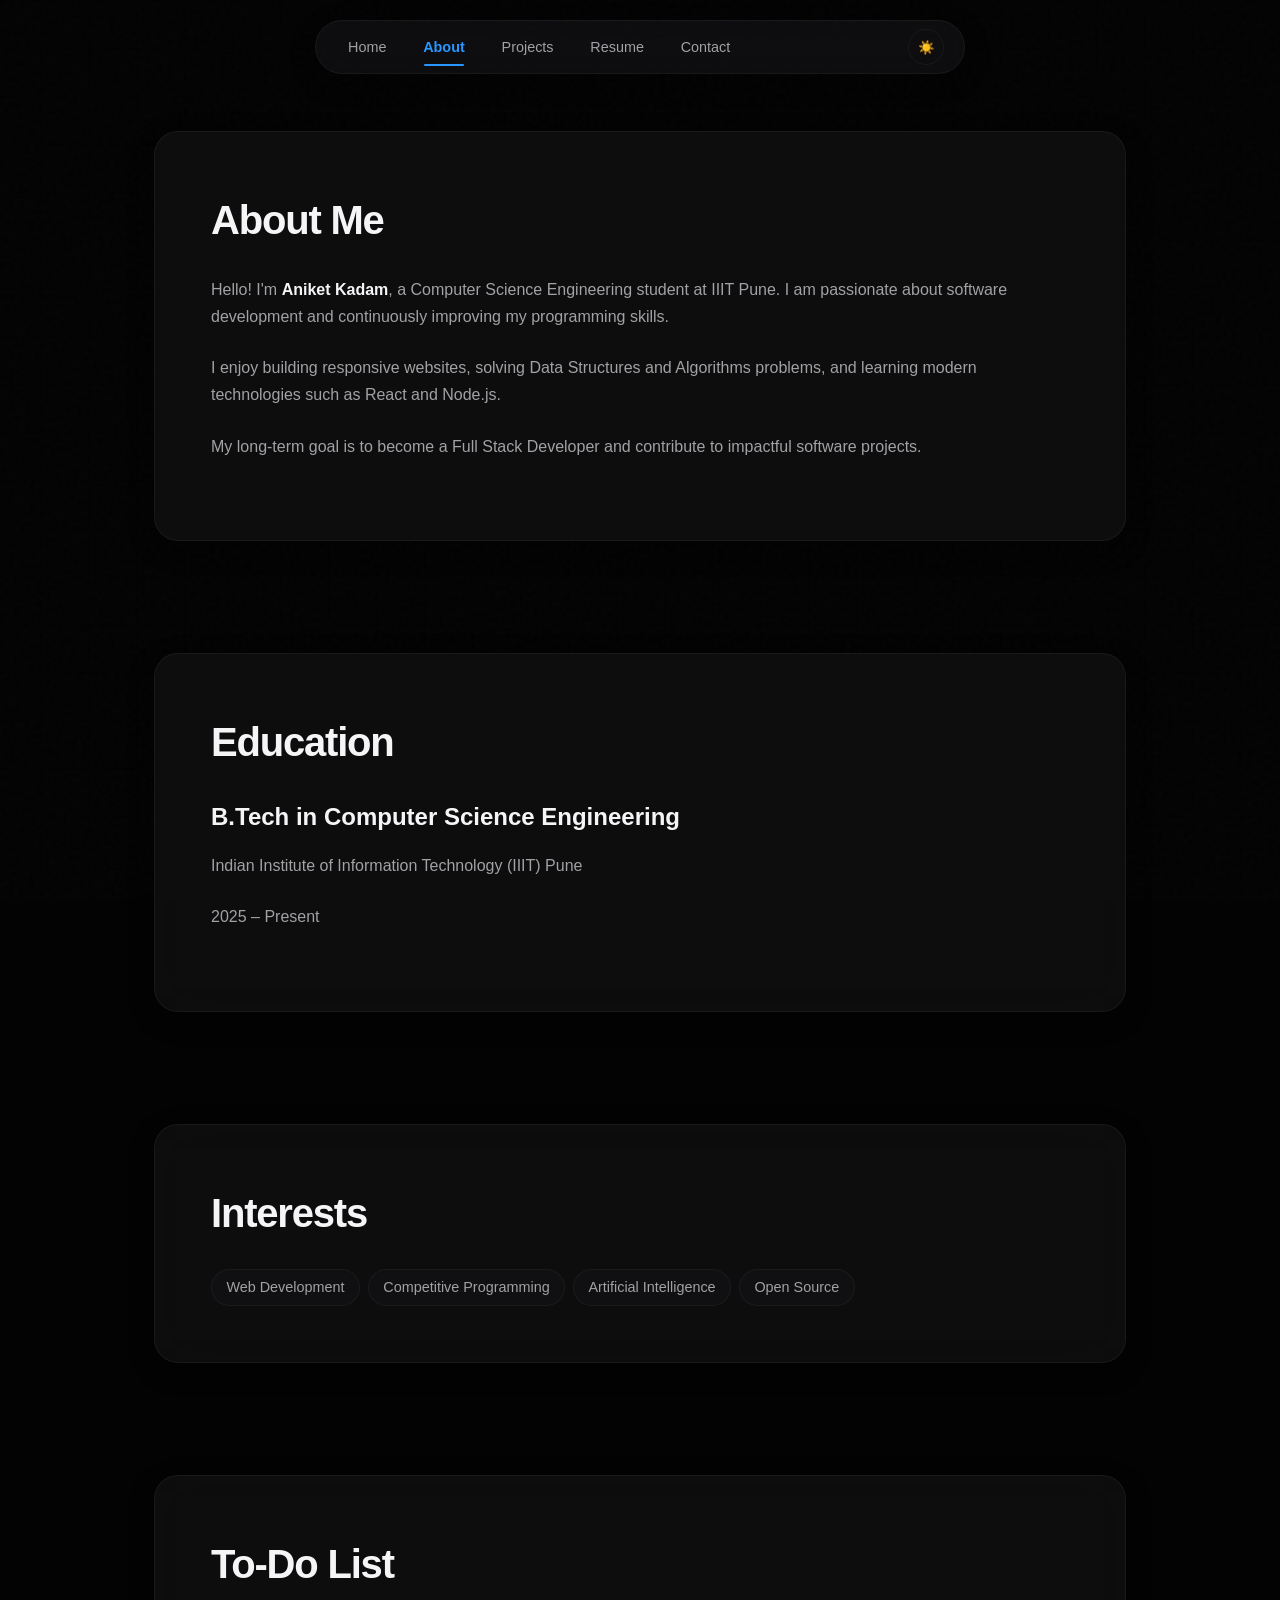
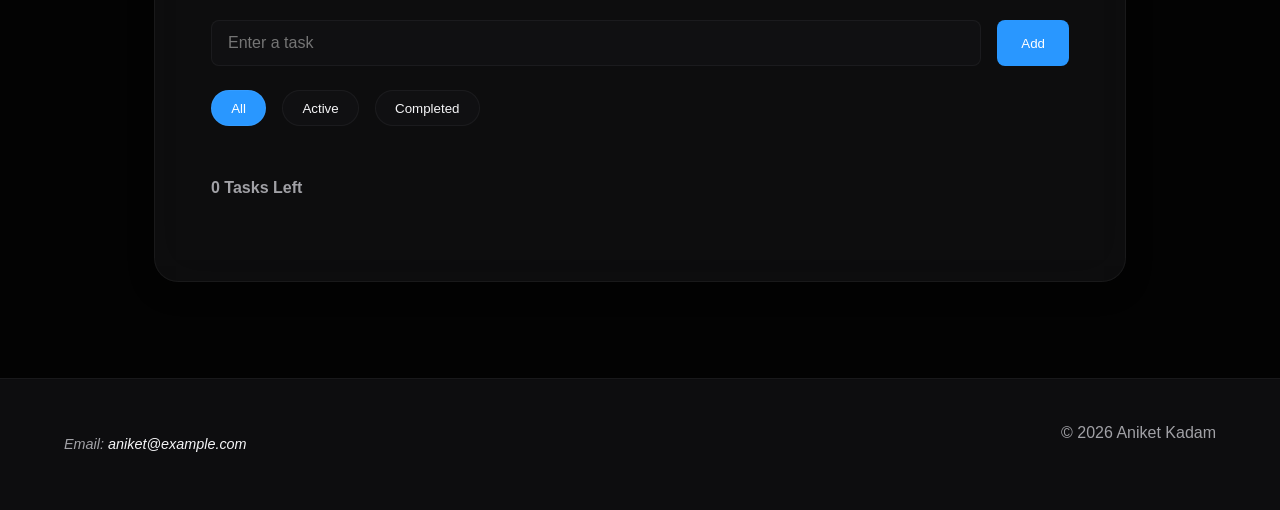
==== commit 6b5ba664: "js added" ====
--- a/about.html
+++ b/about.html
@@ -105,6 +105,26 @@
         </ul>
 
     </section>
+    <section class="todo-section">
+
+    <h2>To-Do List</h2>
+
+    <div class="todo-input-group">
+        <input type="text" id="task-input" placeholder="Enter a task">
+        <button id="add-btn">Add</button>
+    </div>
+
+    <div id="filter-buttons">
+        <button class="active">All</button>
+        <button>Active</button>
+        <button>Completed</button>
+    </div>
+
+    <ul id="task-list"></ul>
+
+    <p id="task-counter">0 Tasks Left</p>
+
+</section>
 
 </main>
 
@@ -126,7 +146,7 @@
         </p>
 
     </footer>
-<script src="scrpt.js"></script>
+<script src="js/script.js"></script>
 
 </body>
 
--- a/css/style.css
+++ b/css/style.css
@@ -78,6 +78,26 @@
   --shadow-soft: 0 8px 30px -4px rgba(0, 0, 0, 0.25);
   --shadow-hover: 0 16px 40px -8px rgba(0, 0, 0, 0.4), 0 0 0 1px rgba(255, 255, 255, 0.03);
 }
+body.light-theme {
+    --bg-app: #fafafa;
+    --bg-surface: rgba(255,255,255,.85);
+    --bg-card: #ffffff;
+
+    --border-color: rgba(0,0,0,.06);
+    --border-strong: rgba(0,0,0,.12);
+
+    --text-primary: #1d1d1f;
+    --text-secondary: #515154;
+    --text-muted: #86868b;
+
+    --primary: #0071e3;
+    --accent: #a200f1;
+    --accent-glow: #0071e3;
+
+    --shadow-soft: 0 8px 24px -4px rgba(0,0,0,.06);
+    --shadow-hover: 0 12px 32px -6px rgba(0,0,0,.1);
+}
+
 
 /* ==========================================================================
    2. ROOT RESETS & ULTRA-SUBTLE PREMIUM BACKGROUND ENGINE
@@ -121,8 +141,8 @@
   background-size: 48px 48px;
   background-position: center top;
   /* Fade out the grid perfectly behind the hero section so they don't compete */
+  -webkit-mask-image: radial-gradient(ellipse at 50% 20%, transparent 20%, black 75%);
   mask-image: radial-gradient(ellipse at 50% 20%, transparent 20%, black 75%);
-  -webkit-mask-image: radial-gradient(ellipse at 50% 20%, transparent 20%, black 75%);
 }
 
 @media (prefers-color-scheme: light) {
@@ -210,8 +230,8 @@
   padding: 0.5rem 1.25rem;
   
   background: var(--bg-surface);
+  -webkit-backdrop-filter: blur(16px) saturate(180%);
   backdrop-filter: blur(16px) saturate(180%);
-  -webkit-backdrop-filter: blur(16px) saturate(180%);
   
   border: 1px solid var(--border-color);
   border-radius: var(--radius-pill);
@@ -366,8 +386,8 @@
   border-radius: var(--radius-lg);
   padding: clamp(2rem, 5vw, 3.5rem);
   box-shadow: var(--shadow-soft);
+  -webkit-backdrop-filter: blur(24px);
   backdrop-filter: blur(24px);
-  -webkit-backdrop-filter: blur(24px);
   animation: fadeUpReveal 0.6s var(--transition-smooth) both;
   transition: transform var(--duration-normal) var(--transition-smooth), 
               box-shadow var(--duration-normal) var(--transition-smooth), 
@@ -389,6 +409,7 @@
   border: none;
   box-shadow: none;
   padding: 0;
+  -webkit-backdrop-filter: none;
   backdrop-filter: none;
 }
 #projects-section:hover, #skills-section:hover {
@@ -665,16 +686,16 @@
 }
 
 .social-links a {
-  color: var(--primary);
+  color: var(--text-primary);
   text-decoration: none;
   font-weight: 600;
-  transition: transform var(--duration-fast) ease;
+  transition:0.5s;
   display: inline-block;
 }
 
 .social-links a:hover {
+  color: var(--primary);
   transform: translateY(-2px);
-  color: var(--text-primary);
 }
 
 /* ==========================================================================
@@ -795,4 +816,157 @@
   }
   
   html::before, body::before, body::after { display: none; }
-}+}
+/* ==============================
+   TO-DO LIST
+============================== */
+
+.todo-section {
+    background: var(--bg-card);
+    border: 1px solid var(--border-color);
+    border-radius: var(--radius-lg);
+    padding: 2rem;
+    box-shadow: var(--shadow-soft);
+    -webkit-backdrop-filter: blur(20px);
+    backdrop-filter: blur(20px);
+}
+
+.todo-input-group {
+    display: flex;
+    gap: 1rem;
+    margin: 1.5rem 0;
+}
+
+.todo-input-group input {
+    flex: 1;
+    padding: 0.8rem 1rem;
+    border: 1px solid var(--border-color);
+    border-radius: var(--radius-sm);
+    background: var(--bg-surface);
+    color: var(--text-primary);
+    font-size: 1rem;
+}
+
+.todo-input-group input:focus {
+    outline: none;
+    border-color: var(--primary);
+}
+
+.todo-input-group button {
+    padding: 0.8rem 1.5rem;
+    border: none;
+    border-radius: var(--radius-sm);
+    background: var(--primary);
+    color: white;
+    cursor: pointer;
+    transition: 0.3s;
+}
+
+.todo-input-group button:hover {
+    transform: translateY(-2px);
+}
+
+#filter-buttons {
+    display: flex;
+    gap: 1rem;
+    margin-bottom: 1.5rem;
+}
+
+#filter-buttons button {
+    padding: 0.6rem 1.2rem;
+    border: 1px solid var(--border-color);
+    border-radius: var(--radius-pill);
+    background: var(--bg-surface);
+    color: var(--text-primary);
+    cursor: pointer;
+    transition: 0.3s;
+}
+
+#filter-buttons button:hover {
+    background: var(--primary);
+    color: white;
+}
+
+#filter-buttons button.active {
+    background: var(--primary);
+    color: white;
+}
+
+#task-list {
+    list-style: none;
+    display: flex;
+    flex-direction: column;
+    gap: 1rem;
+}
+
+.task-item {
+    display: flex;
+    align-items: center;
+    gap: 1rem;
+    padding: 1rem;
+    background: var(--bg-surface);
+    border: 1px solid var(--border-color);
+    border-radius: var(--radius-md);
+}
+
+.task-item input[type="checkbox"] {
+    width: 18px;
+    height: 18px;
+}
+
+.task-text {
+    flex: 1;
+    color: var(--text-primary);
+}
+
+.completed .task-text {
+    text-decoration: line-through;
+    color: var(--text-muted);
+    opacity: 0.7;
+}
+
+.edit-btn,
+.delete-btn {
+    padding: 0.45rem 0.9rem;
+    border: none;
+    border-radius: var(--radius-sm);
+    cursor: pointer;
+    transition: 0.3s;
+}
+
+.edit-btn {
+    background: var(--primary);
+    color: white;
+}
+
+.delete-btn {
+    background: #e53935;
+    color: white;
+}
+
+.edit-btn:hover,
+.delete-btn:hover {
+    transform: translateY(-2px);
+}
+
+#task-counter {
+    margin-top: 1.5rem;
+    color: var(--text-secondary);
+    font-weight: 600;
+}
+
+@media (max-width: 768px) {
+
+    .todo-input-group {
+        flex-direction: column;
+    }
+
+    .task-item {
+        flex-wrap: wrap;
+    }
+
+    .edit-btn,
+    .delete-btn {
+        flex: 1;
+    }
+}
